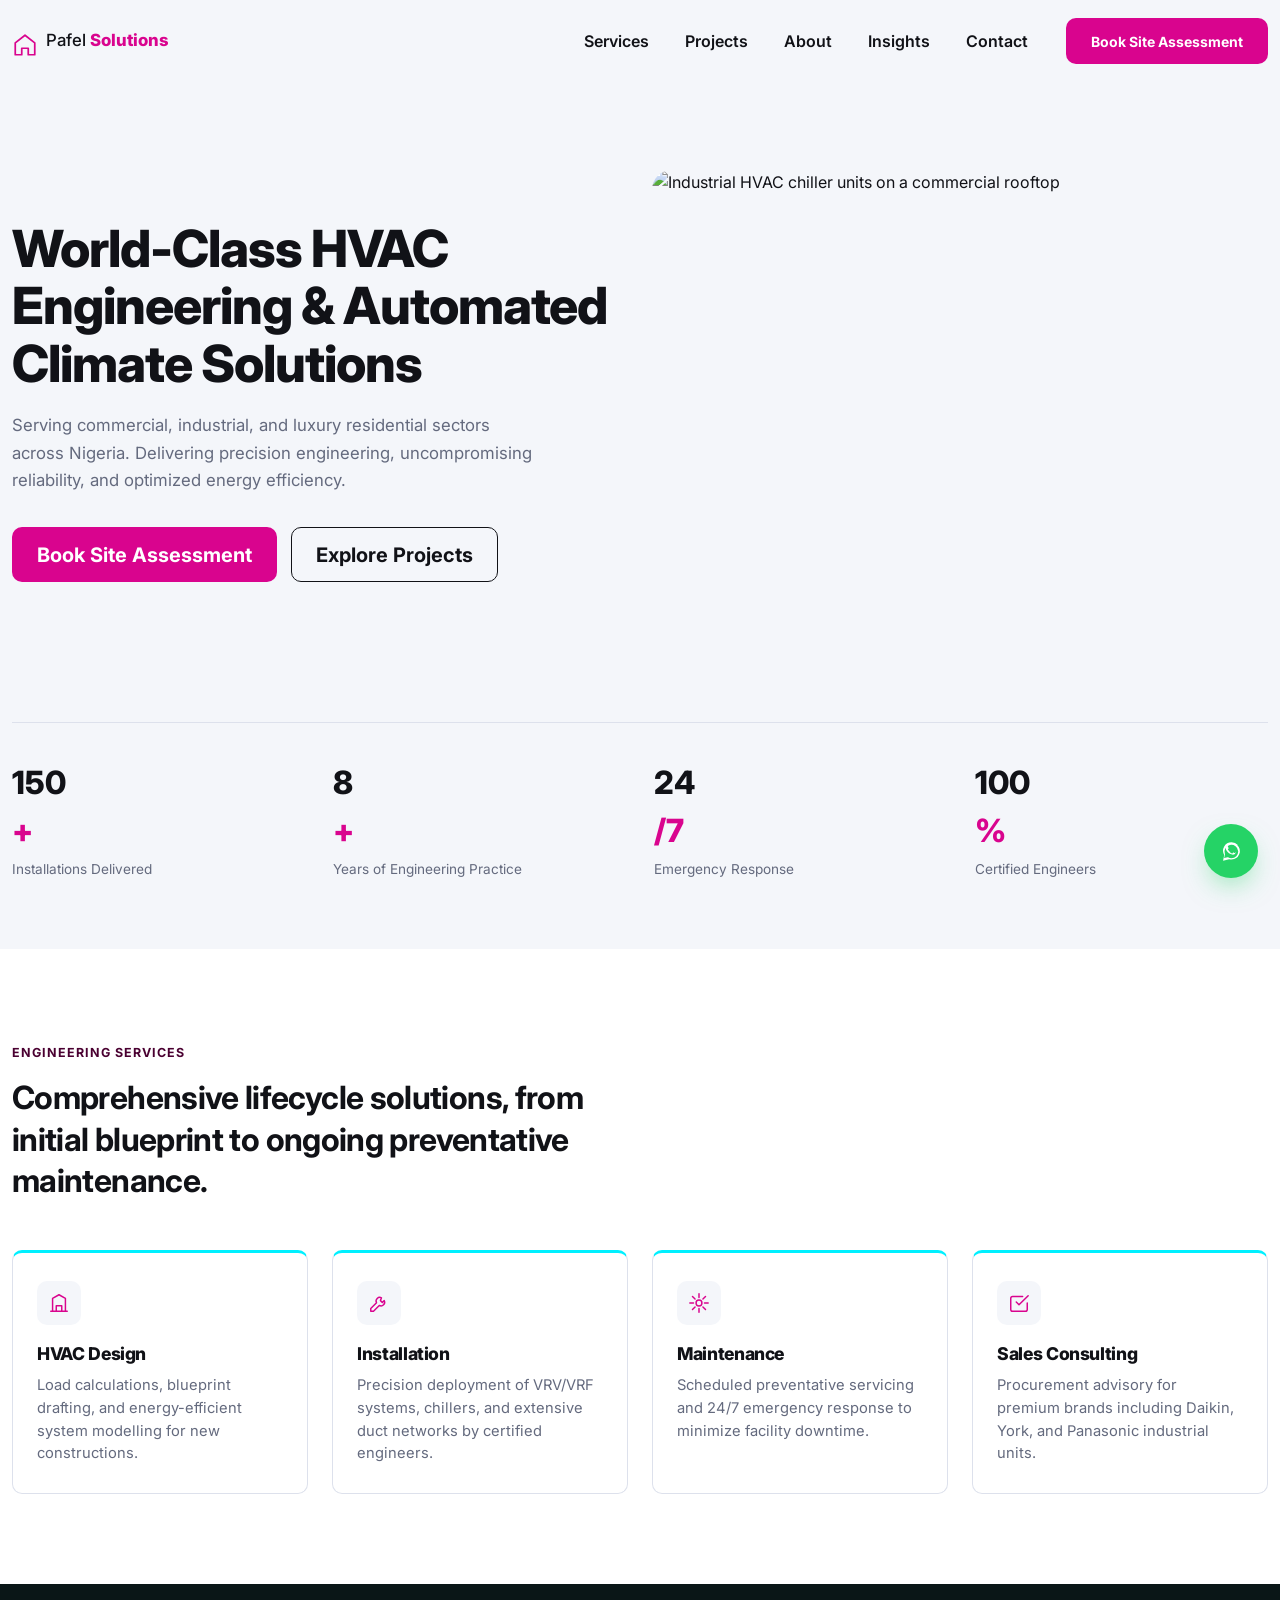
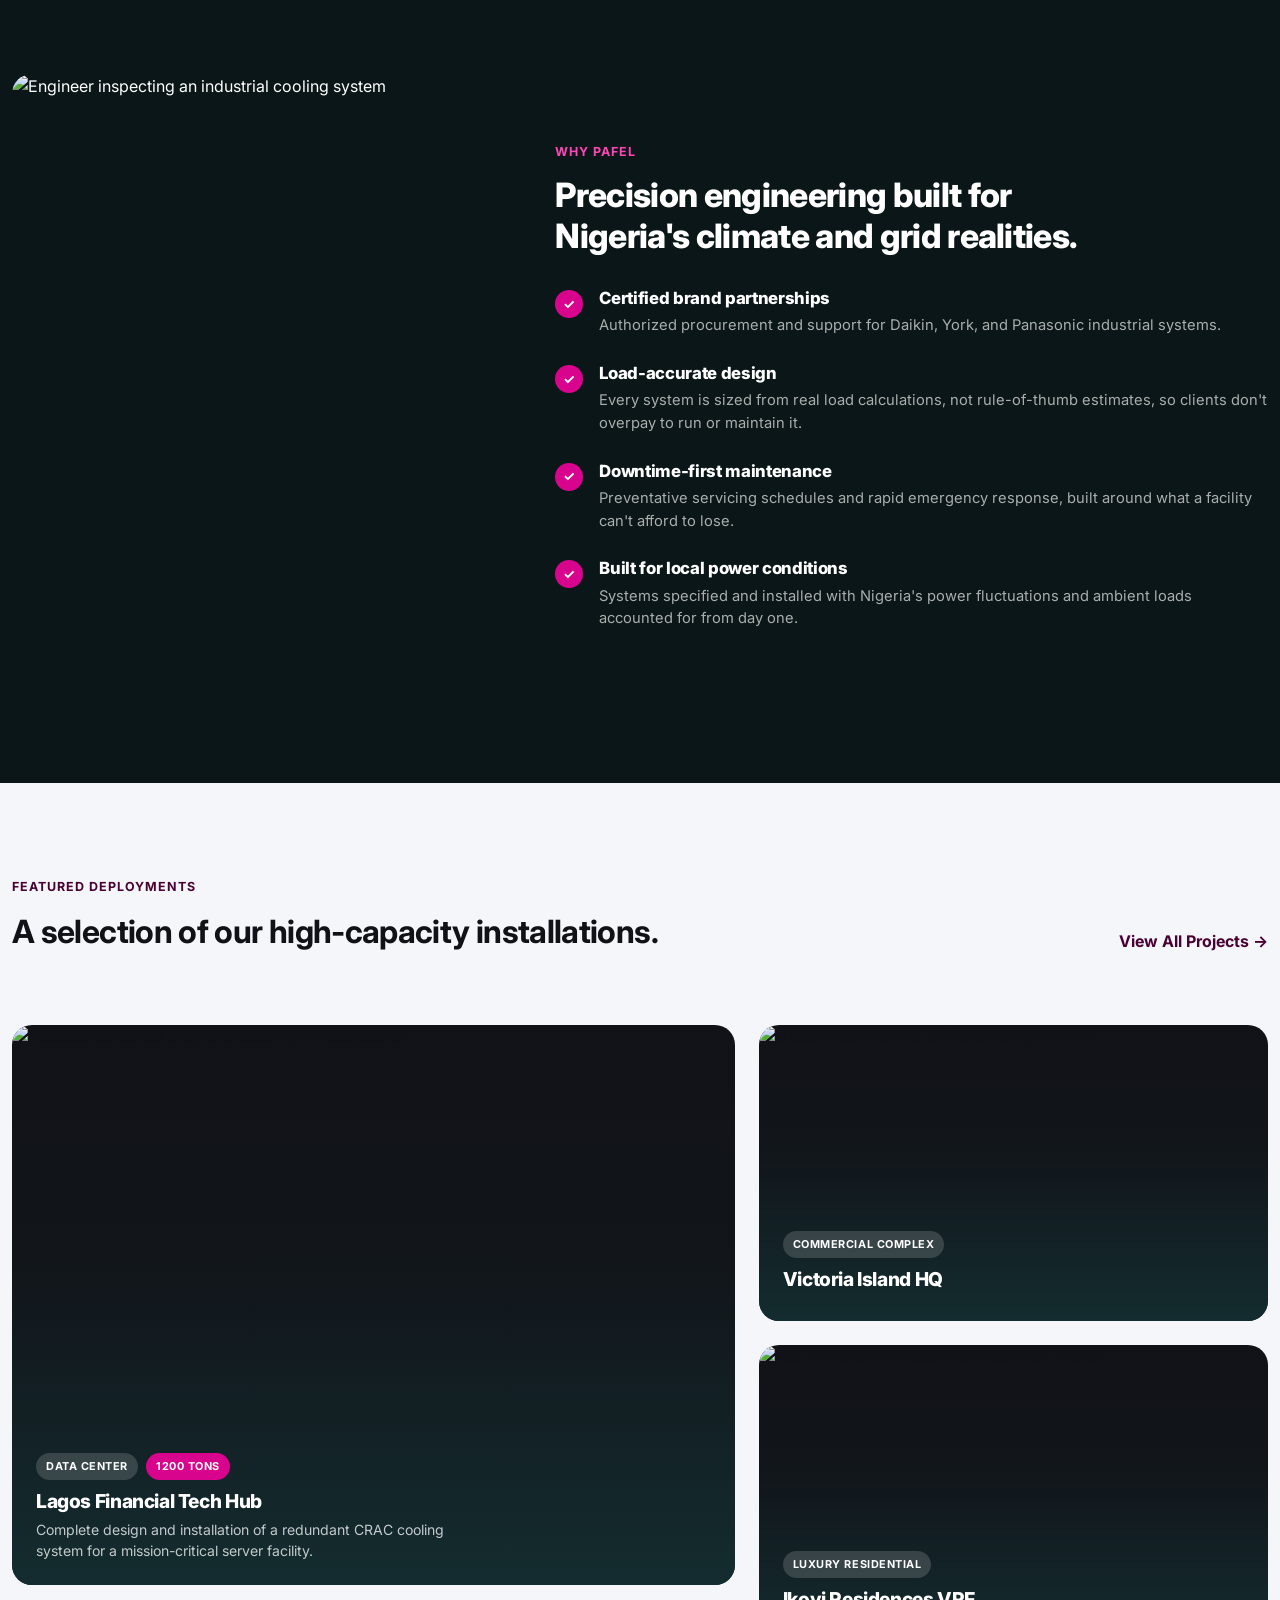
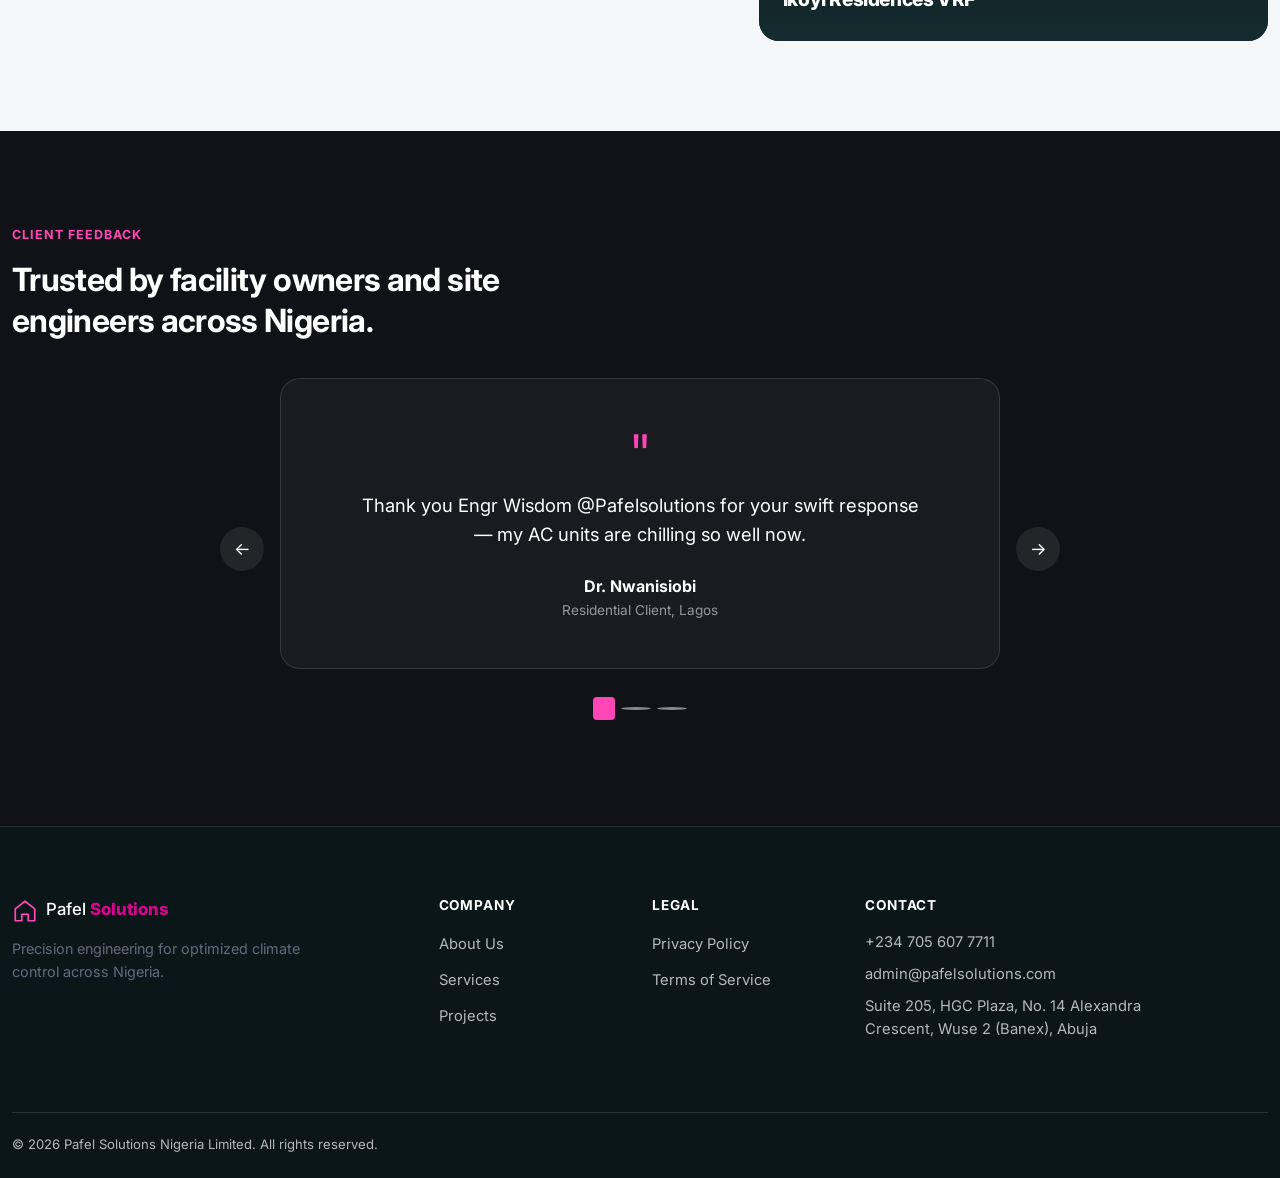
==== projects/index.html @ 19a27870 "redesign website" ====
<!DOCTYPE html>
<html lang="en">
<head>
<meta charset="UTF-8">
<meta name="viewport" content="width=device-width, initial-scale=1.0">
<title>Pafel Solutions — World-Class HVAC Engineering &amp; Climate Solutions</title>
<meta name="description" content="Serving commercial, industrial, and luxury residential sectors across Nigeria. Precision HVAC engineering, installation, and maintenance.">

<!-- Fonts -->
<link rel="preconnect" href="https://fonts.googleapis.com">
<link rel="preconnect" href="https://fonts.gstatic.com" crossorigin>
<link href="https://fonts.googleapis.com/css2?family=Manrope:wght@400;500;600;700;800&display=swap" rel="stylesheet">

<!-- Bootstrap 5 -->
<link href="https://cdn.jsdelivr.net/npm/bootstrap@5.3.3/dist/css/bootstrap.min.css" rel="stylesheet">

<!-- AOS -->
<link href="https://cdn.jsdelivr.net/npm/aos@2.3.4/dist/aos.css" rel="stylesheet">

<!-- Site styles -->
<link href="assets/css/style.css" rel="stylesheet">
</head>
<body>

<!-- Preloader -->
<div id="preloader">
  <svg id="preloader-mark" viewBox="0 0 60 60" fill="none" xmlns="http://www.w3.org/2000/svg">
    <path d="M30 6 L54 26 V54 H36 V36 H24 V54 H6 V26 Z" stroke="url(#preGrad)" stroke-width="3" stroke-linejoin="round" fill="none"/>
    <defs>
      <linearGradient id="preGrad" x1="6" y1="6" x2="54" y2="54" gradientUnits="userSpaceOnUse">
        <stop offset="0" stop-color="#710053"/>
        <stop offset="1" stop-color="#fd70c8"/>
      </linearGradient>
    </defs>
  </svg>
</div>

<!-- Navbar -->
<nav class="navbar navbar-expand-lg fixed-top" id="mainNav">
  <div class="container">
    <a class="navbar-brand" href="#top">
      <span class="brand-mark" aria-hidden="true">
        <svg viewBox="0 0 24 24" fill="none" xmlns="http://www.w3.org/2000/svg"><path d="M12 3 L21 10 V21 H15 V15 H9 V21 H3 V10 Z" stroke="currentColor" stroke-width="1.6" stroke-linejoin="round"/></svg>
      </span>
      <span class="brand-word">Pafel <strong>Solutions</strong></span>
    </a>
    <button class="navbar-toggler" type="button" data-bs-toggle="collapse" data-bs-target="#navMenu" aria-controls="navMenu" aria-expanded="false" aria-label="Toggle navigation">
      <span class="toggler-bar"></span>
      <span class="toggler-bar"></span>
      <span class="toggler-bar"></span>
    </button>
    <div class="collapse navbar-collapse" id="navMenu">
      <ul class="navbar-nav ms-auto align-items-lg-center gap-lg-2">
        <li class="nav-item dropdown">
          <a class="nav-link dropdown-toggle" href="#services" id="servicesDropdown" role="button" data-bs-toggle="dropdown" aria-expanded="false">Services</a>
          <ul class="dropdown-menu" aria-labelledby="servicesDropdown">
            <li><a class="dropdown-item" href="services/hvac-design.html">HVAC Design</a></li>
            <li><a class="dropdown-item" href="services/installation.html">Installation</a></li>
            <li><a class="dropdown-item" href="services/maintenance.html">Maintenance</a></li>
            <li><a class="dropdown-item" href="services/sales-consulting.html">Sales Consulting</a></li>
          </ul>
        </li>
        <li class="nav-item"><a class="nav-link" href="#projects">Projects</a></li>
        <li class="nav-item"><a class="nav-link" href="#about">About</a></li>
        <li class="nav-item"><a class="nav-link" href="#insights">Insights</a></li>
        <li class="nav-item"><a class="nav-link" href="contact.html">Contact</a></li>
        <li class="nav-item ms-lg-3">
          <button type="button" class="btn btn-magenta btn-sm" data-bs-toggle="modal" data-bs-target="#assessmentModal">Book Site Assessment</button>
        </li>
      </ul>
    </div>
  </div>
</nav>

<!-- Hero -->
<header class="hero" id="top">
  <div class="container">
    <div class="row align-items-center hero-grid">
      <div class="col-lg-6 hero-copy" data-aos="fade-up">
        <!-- <span class="eyebrow">HVAC Engineering · Nigeria</span> -->
        <h1>World-Class HVAC Engineering &amp; Automated Climate Solutions</h1>
        <p class="hero-sub">Serving commercial, industrial, and luxury residential sectors across Nigeria. Delivering precision engineering, uncompromising reliability, and optimized energy efficiency.</p>
        <div class="hero-actions">
          <button type="button" class="btn btn-magenta btn-lg" data-bs-toggle="modal" data-bs-target="#assessmentModal">Book Site Assessment</button>
          <a href="#projects" class="btn btn-outline-ink btn-lg">Explore Projects</a>
        </div>
      </div>
      <div class="col-lg-6 hero-media" data-aos="fade-left" data-aos-delay="150">
        <div class="hero-media-frame">
          <img src="https://images.unsplash.com/photo-1581092160607-ee22621dd758?q=80&w=1200&auto=format&fit=crop" alt="Industrial HVAC chiller units on a commercial rooftop">
        </div>
      </div>
    </div>

    <div class="stat-strip" data-aos="fade-up" data-aos-delay="250">
      <div class="stat-item">
        <span class="stat-num" data-count="150">0</span><span class="stat-suffix">+</span>
        <span class="stat-label">Installations Delivered</span>
      </div>
      <div class="stat-item">
        <span class="stat-num" data-count="8">0</span><span class="stat-suffix">+</span>
        <span class="stat-label">Years of Engineering Practice</span>
      </div>
      <div class="stat-item">
        <span class="stat-num" data-count="24">0</span><span class="stat-suffix">/7</span>
        <span class="stat-label">Emergency Response</span>
      </div>
      <div class="stat-item">
        <span class="stat-num" data-count="100">0</span><span class="stat-suffix">%</span>
        <span class="stat-label">Certified Engineers</span>
      </div>
    </div>
  </div>
</header>

<!-- Services -->
<section class="services" id="services">
  <div class="container">
    <div class="section-head" data-aos="fade-up">
      <span class="eyebrow">Engineering Services</span>
      <h2>Comprehensive lifecycle solutions, from initial blueprint to ongoing preventative maintenance.</h2>
    </div>

    <div class="row g-4 services-grid">
      <div class="col-md-6 col-lg-3" data-aos="fade-up" data-aos-delay="0">
        <div class="service-card">
          <span class="service-icon">
            <svg viewBox="0 0 24 24" fill="none"><path d="M3 21h18M5 21V7l7-4 7 4v14M9 21v-6h6v6" stroke="currentColor" stroke-width="1.6" stroke-linecap="round" stroke-linejoin="round"/></svg>
          </span>
          <h3>HVAC Design</h3>
          <p>Load calculations, blueprint drafting, and energy-efficient system modelling for new constructions.</p>
        </div>
      </div>
      <div class="col-md-6 col-lg-3" data-aos="fade-up" data-aos-delay="80">
        <div class="service-card">
          <span class="service-icon">
            <svg viewBox="0 0 24 24" fill="none"><path d="M14.7 6.3a4 4 0 0 0-5.4 5.4L3 18v3h3l6.3-6.3a4 4 0 0 0 5.4-5.4l-2.1 2.1-2-2z" stroke="currentColor" stroke-width="1.6" stroke-linecap="round" stroke-linejoin="round"/></svg>
          </span>
          <h3>Installation</h3>
          <p>Precision deployment of VRV/VRF systems, chillers, and extensive duct networks by certified engineers.</p>
        </div>
      </div>
      <div class="col-md-6 col-lg-3" data-aos="fade-up" data-aos-delay="160">
        <div class="service-card">
          <span class="service-icon">
            <svg viewBox="0 0 24 24" fill="none"><path d="M12 2v4M12 18v4M4.9 4.9l2.8 2.8M16.3 16.3l2.8 2.8M2 12h4M18 12h4M4.9 19.1l2.8-2.8M16.3 7.7l2.8-2.8" stroke="currentColor" stroke-width="1.6" stroke-linecap="round"/><circle cx="12" cy="12" r="3.2" stroke="currentColor" stroke-width="1.6"/></svg>
          </span>
          <h3>Maintenance</h3>
          <p>Scheduled preventative servicing and 24/7 emergency response to minimize facility downtime.</p>
        </div>
      </div>
      <div class="col-md-6 col-lg-3" data-aos="fade-up" data-aos-delay="240">
        <div class="service-card">
          <span class="service-icon">
            <svg viewBox="0 0 24 24" fill="none"><path d="M9 11l3 3L22 4M21 12v7a2 2 0 0 1-2 2H5a2 2 0 0 1-2-2V7a2 2 0 0 1 2-2h11" stroke="currentColor" stroke-width="1.6" stroke-linecap="round" stroke-linejoin="round"/></svg>
          </span>
          <h3>Sales Consulting</h3>
          <p>Procurement advisory for premium brands including Daikin, York, and Panasonic industrial units.</p>
        </div>
      </div>
    </div>
  </div>
</section>

<!-- Key Benefits -->
<section class="benefits" id="about">
  <div class="container">
    <div class="row align-items-center g-5">
      <div class="col-lg-5" data-aos="fade-right">
        <div class="benefits-media">
          <img src="https://images.unsplash.com/photo-1621905251189-08b45d6a269e?q=80&w=1000&auto=format&fit=crop" alt="Engineer inspecting an industrial cooling system">
        </div>
      </div>
      <div class="col-lg-7" data-aos="fade-left">
        <span class="eyebrow eyebrow-light">Why Pafel</span>
        <h2>Precision engineering built for Nigeria's climate and grid realities.</h2>
        <ul class="benefits-list">
          <li>
            <span class="check">✓</span>
            <div>
              <h4>Certified brand partnerships</h4>
              <p>Authorized procurement and support for Daikin, York, and Panasonic industrial systems.</p>
            </div>
          </li>
          <li>
            <span class="check">✓</span>
            <div>
              <h4>Load-accurate design</h4>
              <p>Every system is sized from real load calculations, not rule-of-thumb estimates, so clients don't overpay to run or maintain it.</p>
            </div>
          </li>
          <li>
            <span class="check">✓</span>
            <div>
              <h4>Downtime-first maintenance</h4>
              <p>Preventative servicing schedules and rapid emergency response, built around what a facility can't afford to lose.</p>
            </div>
          </li>
          <li>
            <span class="check">✓</span>
            <div>
              <h4>Built for local power conditions</h4>
              <p>Systems specified and installed with Nigeria's power fluctuations and ambient loads accounted for from day one.</p>
            </div>
          </li>
        </ul>
      </div>
    </div>
  </div>
</section>

<!-- Featured Deployments -->
<section class="deployments" id="projects">
  <div class="container">
    <div class="section-head split" data-aos="fade-up">
      <div>
        <span class="eyebrow">Featured Deployments</span>
        <h2>A selection of our high-capacity installations.</h2>
      </div>
      <a href="#" class="link-arrow">View All Projects →</a>
    </div>

    <div class="row g-4 deployment-grid">
      <div class="col-lg-7" data-aos="fade-up">
        <a class="project-card project-card-lg" href="#">
          <img src="https://images.unsplash.com/photo-1580584126903-c17d41830450?q=80&w=1400&auto=format&fit=crop" alt="Data center server aisle with cooling infrastructure">
          <div class="project-overlay">
            <div class="project-tags">
              <span class="tag">Data Center</span>
              <span class="tag tag-magenta">1200 Tons</span>
            </div>
            <h3>Lagos Financial Tech Hub</h3>
            <p>Complete design and installation of a redundant CRAC cooling system for a mission-critical server facility.</p>
          </div>
        </a>
      </div>
      <div class="col-lg-5">
        <div class="deployment-stack">
          <a class="project-card project-card-sm" href="#" data-aos="fade-up" data-aos-delay="80">
            <img src="https://images.unsplash.com/photo-1497366754035-f200968a6e72?q=80&w=1000&auto=format&fit=crop" alt="Modern commercial office building interior">
            <div class="project-overlay">
              <div class="project-tags"><span class="tag">Commercial Complex</span></div>
              <h3>Victoria Island HQ</h3>
            </div>
          </a>
          <a class="project-card project-card-sm" href="#" data-aos="fade-up" data-aos-delay="160">
            <img src="https://images.unsplash.com/photo-1613977257363-707ba9348227?q=80&w=1000&auto=format&fit=crop" alt="Luxury residential apartment exterior at dusk">
            <div class="project-overlay">
              <div class="project-tags"><span class="tag">Luxury Residential</span></div>
              <h3>Ikoyi Residences VRF</h3>
            </div>
          </a>
        </div>
      </div>
    </div>
  </div>
</section>

<!-- Testimonials -->
<section class="testimonials" data-aos="fade-up">
  <div class="container">
    <div class="section-head" style="margin-bottom:36px;">
      <span class="eyebrow eyebrow-light">Client Feedback</span>
      <h2 class="text-white-heading">Trusted by facility owners and site engineers across Nigeria.</h2>
    </div>

    <div id="testimonialCarousel" class="carousel slide testimonial-carousel" data-bs-ride="carousel" data-bs-interval="6000">
      <div class="carousel-inner">
        <div class="carousel-item active">
          <div class="testimonial-card">
            <span class="quote-mark">"</span>
            <p class="testimonial-text">Thank you Engr Wisdom @Pafelsolutions for your swift response — my AC units are chilling so well now.</p>
            <div class="testimonial-author">
              <span class="author-name">Dr. Nwanisiobi</span>
              <span class="author-role">Residential Client, Lagos</span>
            </div>
          </div>
        </div>
        <div class="carousel-item">
          <div class="testimonial-card">
            <span class="quote-mark">"</span>
            <p class="testimonial-text">Pafel sized our data hall cooling correctly the first time. No overengineering, no downtime since commissioning.</p>
            <div class="testimonial-author">
              <span class="author-name">Facility Manager</span>
              <span class="author-role">Lagos Financial Tech Hub</span>
            </div>
          </div>
        </div>
        <div class="carousel-item">
          <div class="testimonial-card">
            <span class="quote-mark">"</span>
            <p class="testimonial-text">Responsive, certified, and easy to work with on a tight commercial fit-out timeline. Would use again.</p>
            <div class="testimonial-author">
              <span class="author-name">Project Developer</span>
              <span class="author-role">Victoria Island HQ</span>
            </div>
          </div>
        </div>
      </div>
      <button class="carousel-control-prev" type="button" data-bs-target="#testimonialCarousel" data-bs-slide="prev">
        <span class="carousel-arrow" aria-hidden="true">←</span>
        <span class="visually-hidden">Previous</span>
      </button>
      <button class="carousel-control-next" type="button" data-bs-target="#testimonialCarousel" data-bs-slide="next">
        <span class="carousel-arrow" aria-hidden="true">→</span>
        <span class="visually-hidden">Next</span>
      </button>
      <div class="carousel-indicators testimonial-indicators">
        <button type="button" data-bs-target="#testimonialCarousel" data-bs-slide-to="0" class="active" aria-current="true" aria-label="Testimonial 1"></button>
        <button type="button" data-bs-target="#testimonialCarousel" data-bs-slide-to="1" aria-label="Testimonial 2"></button>
        <button type="button" data-bs-target="#testimonialCarousel" data-bs-slide-to="2" aria-label="Testimonial 3"></button>
      </div>
    </div>
  </div>
</section>

<!-- Footer -->
<footer id="contact">
  <div class="container">
    <div class="row g-4 footer-grid">
      <div class="col-lg-4">
        <a class="navbar-brand footer-brand" href="#top">
          <span class="brand-mark" aria-hidden="true">
            <svg viewBox="0 0 24 24" fill="none" xmlns="http://www.w3.org/2000/svg"><path d="M12 3 L21 10 V21 H15 V15 H9 V21 H3 V10 Z" stroke="currentColor" stroke-width="1.6" stroke-linejoin="round"/></svg>
          </span>
          <span class="brand-word">Pafel <strong>Solutions</strong></span>
        </a>
        <p class="footer-tag">Precision engineering for optimized climate control across Nigeria.</p>
      </div>
      <div class="col-6 col-lg-2">
        <h5>Company</h5>
        <ul>
          <li><a href="#about">About Us</a></li>
          <li><a href="#services">Services</a></li>
          <li><a href="#projects">Projects</a></li>
          <!-- <li><a href="contact.html">Contact</a></li> -->
        </ul>
      </div>
      <div class="col-6 col-lg-2">
        <h5>Legal</h5>
        <ul>
          <li><a href="#">Privacy Policy</a></li>
          <li><a href="#">Terms of Service</a></li>
        </ul>
      </div>
      <div class="col-lg-4">
        <h5>Contact</h5>
        <ul class="footer-contact">
          <li><a href="tel:+2347056077711">+234 705 607 7711</a></li>
          <li><a href="mailto:admin@pafelsolutions.com">admin@pafelsolutions.com</a></li>
          <li><span>Suite 205, HGC Plaza, No. 14 Alexandra Crescent, Wuse 2 (Banex), Abuja</span></li>
        </ul>
        <!-- <a href="contact.html" class="link-arrow footer-contact-link">Full Contact Details →</a> -->
      </div>
    </div>
    <div class="footer-bottom">
      <span>© 2026 Pafel Solutions Nigeria Limited. All rights reserved.</span>
    </div>
  </div>
</footer>

<!-- Book Site Assessment Modal -->
<div class="modal fade assessment-modal" id="assessmentModal" tabindex="-1" aria-labelledby="assessmentModalLabel" aria-hidden="true">
  <div class="modal-dialog modal-dialog-centered modal-lg">
    <div class="modal-content">
      <div class="modal-header">
        <div>
          <h2 class="modal-title" id="assessmentModalLabel">Book a Site Assessment</h2>
          <p class="modal-subtitle">Pick a date and share your project details — our engineering team will confirm within one business day.</p>
        </div>
        <button type="button" class="btn-close" data-bs-dismiss="modal" aria-label="Close"></button>
      </div>
      <div class="modal-body">
        <div class="row g-4">
          <!-- Calendar & time -->
          <div class="col-lg-5">
            <div class="booking-panel">
              <span class="step-label"><span class="step-num">1</span>Select date &amp; time</span>

              <div class="cal-header">
                <button type="button" class="cal-nav" id="calPrev" aria-label="Previous month">←</button>
                <span id="calMonthLabel" class="cal-month"></span>
                <button type="button" class="cal-nav" id="calNext" aria-label="Next month">→</button>
              </div>
              <div class="cal-weekdays">
                <span>Su</span><span>Mo</span><span>Tu</span><span>We</span><span>Th</span><span>Fr</span><span>Sa</span>
              </div>
              <div class="cal-grid" id="calGrid"></div>

              <div class="time-section">
                <span class="time-label">Available times</span>
                <div class="time-grid" id="timeGrid"></div>
                <p class="time-empty" id="timeEmpty">Select a date to see available times.</p>
              </div>
            </div>
          </div>

          <!-- Form -->
          <div class="col-lg-7">
            <span class="step-label"><span class="step-num">2</span>Project details</span>
            <form id="assessmentForm" class="booking-form" novalidate>
              <div class="row g-3">
                <div class="col-sm-6">
                  <label class="form-label" for="bkName">Full name *</label>
                  <input type="text" class="form-control" id="bkName" required placeholder="John Doe">
                </div>
                <div class="col-sm-6">
                  <label class="form-label" for="bkPhone">Phone number *</label>
                  <input type="tel" class="form-control" id="bkPhone" required placeholder="+234...">
                </div>
                <div class="col-sm-6">
                  <label class="form-label" for="bkProject">Project type</label>
                  <select class="form-select" id="bkProject">
                    <option>Commercial Building</option>
                    <option>Premium Residential</option>
                    <option>Industrial / Server Facility</option>
                  </select>
                </div>
                <div class="col-sm-6">
                  <label class="form-label" for="bkSystem">Preferred system</label>
                  <select class="form-select" id="bkSystem">
                    <option>I'm not sure / need advice</option>
                    <option>VRV / VRF Systems</option>
                    <option>Ceiling Concealed / Ducted</option>
                    <option>Ceiling Cassette</option>
                    <option>High Wall Split</option>
                  </select>
                </div>
                <div class="col-12">
                  <label class="form-label" for="bkScope">Scope / description</label>
                  <textarea class="form-control" id="bkScope" rows="3" placeholder="Briefly describe your cooling needs..."></textarea>
                </div>
              </div>

              <p class="selected-summary" id="selectedSummary">No date selected yet.</p>

              <button type="submit" class="btn btn-magenta btn-lg w-100" id="bkSubmit">Confirm Appointment</button>
              <p class="booking-note">No commitment for the initial assessment.</p>
            </form>
          </div>
        </div>
      </div>
    </div>
  </div>
</div>

<!-- Floating WhatsApp button -->
<a href="https://wa.me/2340000000000?text=Hi%20Pafel%20Solutions%2C%20I%27d%20like%20to%20ask%20about%20your%20HVAC%20services."
   class="whatsapp-float" target="_blank" rel="noopener" aria-label="Chat with Pafel Solutions on WhatsApp">
  <svg viewBox="0 0 32 32" fill="none" xmlns="http://www.w3.org/2000/svg">
    <path d="M23.5 8.4A9.9 9.9 0 0 0 16 5.1a9.9 9.9 0 0 0-8.6 14.9L6 27l7.2-1.9a9.9 9.9 0 0 0 2.8.4 9.9 9.9 0 0 0 7-16.9v-.2zM16 24a8.2 8.2 0 0 1-4.2-1.1l-.3-.2-4.3 1.1 1.2-4.2-.2-.3A8.2 8.2 0 1 1 24 15.8 8.2 8.2 0 0 1 16 24z" fill="currentColor"/>
    <path d="M20.4 18.1c-.3-.1-1.6-.8-1.8-.9-.2-.1-.4-.1-.6.1s-.7.9-.9 1c-.2.2-.3.2-.6.1a6.7 6.7 0 0 1-3.4-3 7.7 7.7 0 0 1-1.4-1.7c-.1-.2 0-.4.1-.5l.4-.5.3-.4a.6.6 0 0 0 0-.5c-.1-.1-.6-1.5-.8-2s-.4-.4-.6-.4h-.5a1 1 0 0 0-.7.3 3 3 0 0 0-.9 2.2c0 1.3.9 2.6 1.1 2.8.1.2 2 3.1 4.9 4.3a16 16 0 0 0 1.7.6 4 4 0 0 0 1.8.1 3 3 0 0 0 2-1.4 2.4 2.4 0 0 0 .2-1.4c-.1-.1-.3-.2-.6-.3z" fill="currentColor"/>
  </svg>
  <span class="whatsapp-tooltip">Chat on WhatsApp</span>
</a>

<script src="https://cdn.jsdelivr.net/npm/bootstrap@5.3.3/dist/js/bootstrap.bundle.min.js"></script>
<script src="https://cdn.jsdelivr.net/npm/aos@2.3.4/dist/aos.js"></script>
<script src="https://cdnjs.cloudflare.com/ajax/libs/gsap/3.12.5/gsap.min.js"></script>
<script src="assets/js/main.js"></script>
</body>
</html>
---- projects/assets/css/style.css ----
@import url('https://fonts.googleapis.com/css2?family=Inter:wght@400;600;700;800;900&display=swap');

/* ============================
   Tokens
   ============================ */
:root {
  /* High-Contrast Structural Layer */
  --teal-900: #0A1617;        /* Deeper, richer baseline ink */
  --ink: #111217;             /* True high-contrast rich black */
  --gray-500: #646A7E;        /* Crisp text gray */
  --gray-200: #DDE1EC;        /* Hard structural dividing lines */
  --cream: #00F0FF;           /* REPLACED with Electric Cyan (HVAC Airflow/Cooling) */
  --off-white: #F4F6FA;       /* Clinical, high-visibility gray-white */
  --white: #FFFFFF;

  /* Pafel High-Resolution Accent Layer */
  --magenta: #D9048E;        /* Pushed up saturation (Thermal/Heat) */
  --magenta-bright: #FF46B6; /* Pure neon emissive accent */
  --magenta-deep: #4A0031;   /* High-shadow grounding color */
  --rose-muted: #111217;     /* Hardened to baseline elements */
  --pink-soft: #FFE6F4;      /* High-contrast highlight container fill */
  --cyan-electric: #00F0FF;  /* Secondary hyper-vibrant token */

  /* Geometric Layout Typography */
  --font-display: 'Inter', 'Helvetica Neue', Arial, sans-serif;
  --font-body: 'Inter', 'Helvetica Neue', Arial, sans-serif;

  --radius: 10px;
  --radius-lg: 20px;
  --container-pad: 20px;

  --ease: cubic-bezier(.25,.8,.25,1);
}

*{box-sizing:border-box;}
html{scroll-behavior:smooth;}
body{
  font-family: var(--font-body);
  color: var(--ink);
  background: var(--off-white);
  -webkit-font-smoothing: antialiased;
  overflow-x: hidden;
}

@media (prefers-reduced-motion: reduce){
  html{scroll-behavior:auto;}
  *{animation-duration:0.001ms !important; animation-iteration-count:1 !important; transition-duration:0.001ms !important;}
}

a{ text-decoration:none; color: inherit; }
img{ max-width:100%; display:block; }
h1,h2,h3,h4{ font-family: var(--font-display); font-weight:800; letter-spacing:-0.02em; color: var(--ink); margin:0; }
p{ color: var(--gray-500); margin:0; }
:focus-visible{ outline: 2px solid var(--magenta); outline-offset: 3px; }

.container{ max-width: 1280px; }

.eyebrow{
  display:inline-block;
  font-size: 0.78rem;
  font-weight:700;
  letter-spacing: 0.08em;
  text-transform: uppercase;
  color: var(--magenta-deep);
  margin-bottom: 14px;
}
.eyebrow-light{ color: var(--magenta-bright); }

.btn{
  font-family: var(--font-body);
  font-weight:700;
  border-radius: var(--radius);
  padding: 0.72rem 1.5rem;
  border: 1px solid transparent;
  transition: transform .25s var(--ease), box-shadow .25s var(--ease), background .25s var(--ease), color .25s var(--ease);
}
.btn-magenta{
  background: var(--magenta);
  color: var(--white);
}
.btn-magenta:hover{
  background: var(--magenta-deep);
  color: var(--white);
  transform: translateY(-2px);
  box-shadow: 0 12px 24px -12px rgba(167,39,127,0.55);
}
.btn-outline-ink{
  background: transparent;
  border-color: var(--ink);
  color: var(--ink);
}
.btn-outline-ink:hover{
  background: var(--ink);
  color: var(--white);
  transform: translateY(-2px);
}

/* ============================
   Preloader
   ============================ */
#preloader{
  position: fixed; inset:0; z-index: 2000;
  background: var(--off-white);
  display:flex; align-items:center; justify-content:center;
  transition: opacity .5s var(--ease), visibility .5s var(--ease);
}
#preloader.hidden{ opacity:0; visibility:hidden; pointer-events:none; }
#preloader-mark{ width:64px; height:64px; }
#preloader-mark path{
  stroke-dasharray: 220;
  stroke-dashoffset: 220;
  animation: draw 1.1s var(--ease) forwards;
}
@keyframes draw{ to{ stroke-dashoffset:0; } }

/* ============================
   Navbar
   ============================ */
#mainNav{
  padding: 18px 0;
  background: transparent;
  transition: background .3s var(--ease), padding .3s var(--ease), box-shadow .3s var(--ease);
  z-index: 1050;
}
#mainNav.scrolled{
  background: rgba(249,249,249,0.92);
  backdrop-filter: blur(10px);
  padding: 10px 0;
  box-shadow: 0 1px 0 var(--gray-200);
}
.navbar-brand{ display:flex; align-items:center; gap:8px; }
.brand-mark{ color: var(--magenta); width:26px; height:26px; }
.brand-mark svg{ width:100%; height:100%; }
.brand-word{ font-family: var(--font-display); font-weight:500; font-size:1.05rem; color: var(--ink); }
.brand-word strong{ font-weight:800; color: var(--magenta); }

.nav-link{
  font-weight:600;
  color: var(--ink);
  padding: 8px 4px !important;
  margin: 0 10px;
  position: relative;
}
.nav-link::after{
  content:"";
  position:absolute; left:4px; right:4px; bottom:2px; height:2px;
  background: var(--magenta);
  transform: scaleX(0); transform-origin:left;
  transition: transform .25s var(--ease);
}
.nav-link:hover::after{ transform: scaleX(1); }

.navbar-toggler{ border:none; padding:6px; }
.navbar-toggler:focus{ box-shadow:none; }
.toggler-bar{ display:block; width:22px; height:2px; background:var(--ink); margin:5px 0; }

/* ============================
   Hero
   ============================ */
.hero{
  padding: 150px 0 60px;
}
.hero-copy{ padding-right: 20px; }
.hero-sub{
  font-size: 1.05rem;
  line-height: 1.65;
  margin: 20px 0 32px;
  max-width: 520px;
}
.hero h1{
  font-size: clamp(2.1rem, 4.4vw, 3.2rem);
  line-height: 1.12;
}
.hero-actions{ display:flex; gap:14px; flex-wrap:wrap; }

.hero-media-frame{
  border-radius: var(--radius-lg);
  overflow:hidden;
  aspect-ratio: 4/3;
}
.hero-media-frame img{
  width:100%; height:100%; object-fit:cover;
  transition: transform .8s var(--ease);
}
.hero-media-frame:hover img{ transform: scale(1.05); }

.stat-strip{
  margin-top: 70px;
  padding-top: 36px;
  border-top: 1px solid var(--gray-200);
  display:grid;
  grid-template-columns: repeat(2, 1fr);
  gap: 28px;
}
.stat-item{ display:flex; flex-direction:column; }
.stat-num, .stat-suffix{
  font-family: var(--font-display);
  font-weight:800;
  font-size: 2rem;
  color: var(--ink);
  display:inline-block;
}
.stat-suffix{ color: var(--magenta); }
.stat-label{
  font-size: 0.85rem;
  color: var(--gray-500);
  margin-top: 4px;
}

/* ============================
   Services
   ============================ */
.services{ padding: 90px 0; background: var(--white); }
.section-head{ max-width: 640px; margin-bottom: 48px; }
.section-head h2{
  font-size: clamp(1.5rem, 3vw, 2rem);
  line-height: 1.3;
  font-weight:700;
}
.section-head.split{
  display:flex; align-items:flex-end; justify-content:space-between;
  max-width:none; flex-wrap:wrap; gap:16px;
}
.link-arrow{
  font-weight:700; color: var(--magenta-deep);
  transition: gap .25s var(--ease), color .25s;
  display:inline-flex; align-items:center; gap:6px;
}
.link-arrow:hover{ color: var(--magenta); gap:10px; }

.service-card{
  background: var(--white);
  border: 1px solid var(--gray-200);
  border-top: 3px solid var(--cream);
  border-radius: var(--radius);
  padding: 28px 24px;
  height: 100%;
  transition: transform .3s var(--ease), box-shadow .3s var(--ease), border-color .3s var(--ease);
}
.service-card:hover{
  transform: translateY(-6px);
  border-color: var(--magenta);
  box-shadow: 0 20px 40px -24px rgba(20,47,50,0.25);
}
.service-icon{
  width: 44px; height:44px;
  display:flex; align-items:center; justify-content:center;
  border-radius: 10px;
  background: var(--off-white);
  color: var(--magenta);
  margin-bottom: 18px;
}
.service-icon svg{ width:22px; height:22px; }
.service-card h3{ font-size: 1.1rem; margin-bottom:10px; }
.service-card p{ font-size: 0.92rem; line-height:1.55; }

/* ============================
   Benefits
   ============================ */
.benefits{
  background: var(--teal-900);
  padding: 90px 0;
  color: var(--white);
}
.benefits h2{
  color: var(--white);
  font-size: clamp(1.5rem, 3vw, 2.1rem);
  margin-bottom: 32px;
  max-width: 560px;
}
.benefits-media{
  border-radius: var(--radius-lg);
  overflow:hidden;
  aspect-ratio: 4/5;
}
.benefits-media img{ width:100%; height:100%; object-fit:cover; }

.benefits-list{ list-style:none; margin:0; padding:0; display:flex; flex-direction:column; gap:26px; }
.benefits-list li{ display:flex; gap:16px; }
.check{
  flex-shrink:0;
  width:28px; height:28px;
  border-radius:50%;
  background: var(--magenta);
  color: var(--white);
  display:flex; align-items:center; justify-content:center;
  font-size:0.85rem; font-weight:700;
  margin-top:2px;
}
.benefits-list h4{ color: var(--white); font-size:1.05rem; margin-bottom:6px; }
.benefits-list p{ color: rgba(255,255,255,0.65); font-size:0.92rem; line-height:1.55; }

/* ============================
   Deployments
   ============================ */
.deployments{ padding: 90px 0; }
.deployment-grid{ margin-top: 0; }
.project-card{
  position:relative;
  display:block;
  border-radius: var(--radius-lg);
  overflow:hidden;
  background: var(--ink);
}
.project-card img{
  width:100%; height:100%; object-fit:cover;
  transition: transform .7s var(--ease);
}
.project-card:hover img{ transform: scale(1.08); }
.project-card-lg{ aspect-ratio: 4/3.1; }
.deployment-stack{ display:flex; flex-direction:column; gap:24px; height:100%; }
.project-card-sm{ aspect-ratio: 16/9.3; flex:1; }

.project-overlay{
  position:absolute; inset:0;
  background: linear-gradient(0deg, rgba(20,47,50,0.9) 0%, rgba(20,47,50,0.15) 55%, rgba(20,47,50,0) 100%);
  display:flex; flex-direction:column; justify-content:flex-end;
  padding: 24px;
}
.project-tags{ display:flex; gap:8px; margin-bottom:10px; }
.tag{
  font-size: 0.68rem; font-weight:700; text-transform:uppercase; letter-spacing:0.05em;
  padding: 5px 10px; border-radius: 999px;
  background: rgba(255,255,255,0.16); color: var(--white);
  backdrop-filter: blur(4px);
}
.tag-magenta{ background: var(--magenta); }
.project-overlay h3{ color: var(--white); font-size:1.2rem; margin-bottom:6px; }
.project-overlay p{ color: rgba(255,255,255,0.75); font-size:0.88rem; max-width:420px; }

/* ============================
   Footer
   ============================ */
footer{
  background: var(--teal-900);
  color: rgba(255,255,255,0.7);
  padding: 70px 0 24px;
  border-top: 1px solid rgba(255,255,255,0.1);
}
.footer-brand .brand-word{ color: var(--white); }
.footer-brand .brand-mark{ color: var(--magenta-bright); }
.footer-tag{ margin-top:14px; font-size:0.9rem; line-height:1.6; max-width: 320px; }
footer h5{
  font-family: var(--font-display); font-weight:700; font-size:0.85rem;
  text-transform:uppercase; letter-spacing:0.06em;
  color: var(--white); margin-bottom:18px;
}
footer ul{ list-style:none; padding:0; margin:0; display:flex; flex-direction:column; gap:12px; }
footer ul a{ font-size:0.92rem; transition: color .2s; }
footer ul a:hover{ color: var(--magenta-bright); }

.footer-contact{ list-style:none; padding:0; margin:0 0 16px; display:flex; flex-direction:column; gap:10px; max-width:320px; }
.footer-contact li{ font-size:0.92rem; line-height:1.5; }
.footer-contact a{ transition: color .2s; }
.footer-contact a:hover{ color: var(--magenta-bright); }
.footer-contact-link{ font-size: 0.88rem; }

.footer-bottom{
  margin-top: 56px;
  padding-top: 22px;
  border-top: 1px solid rgba(255,255,255,0.12);
  font-size: 0.82rem;
}

/* ============================
   Nav dropdown (Services)
   ============================ */
.dropdown-menu{
  border: 1px solid var(--gray-200);
  border-radius: var(--radius);
  box-shadow: 0 20px 40px -24px rgba(20,47,50,0.3);
  padding: 8px;
  margin-top: 10px;
  font-family: var(--font-body);
}
.dropdown-item{
  border-radius: 8px;
  padding: 10px 14px;
  font-weight: 600;
  font-size: 0.92rem;
  color: var(--ink);
  transition: background .2s, color .2s;
}
.dropdown-item:hover, .dropdown-item:focus{
  background: var(--off-white);
  color: var(--magenta);
}
.dropdown-toggle::after{ vertical-align: 2px; }

/* ============================
   Testimonials
   ============================ */
.testimonials{
  background: var(--ink);
  padding: 90px 0;
}
.text-white-heading{
  color: var(--white);
  font-size: clamp(1.5rem, 3vw, 2rem);
  max-width: 620px;
}
.testimonial-carousel{ max-width: 720px; margin: 0 auto; }
.testimonial-card{
  background: rgba(255,255,255,0.04);
  border: 1px solid rgba(255,255,255,0.12);
  border-radius: var(--radius-lg);
  padding: 48px 40px;
  text-align: center;
}
.quote-mark{
  display:block;
  font-family: var(--font-display);
  font-size: 3.5rem;
  line-height: 1;
  color: var(--magenta-bright);
  margin-bottom: 8px;
}
.testimonial-text{
  color: var(--white);
  font-size: 1.15rem;
  line-height: 1.6;
  max-width: 560px;
  margin: 0 auto 24px;
}
.testimonial-author{ display:flex; flex-direction:column; gap: 2px; }
.author-name{ font-weight: 700; color: var(--white); font-family: var(--font-display); }
.author-role{ font-size: 0.85rem; color: rgba(255,255,255,0.55); }

.carousel-control-prev, .carousel-control-next{
  width: 44px; height: 44px;
  top: 50%; transform: translateY(-50%);
  border-radius: 50%;
  background: rgba(255,255,255,0.08);
  opacity: 1;
}
.carousel-control-prev{ left: -8px; }
.carousel-control-next{ right: -8px; }
@media (min-width: 992px){
  .carousel-control-prev{ left: -60px; }
  .carousel-control-next{ right: -60px; }
}
.carousel-control-prev:hover, .carousel-control-next:hover{ background: var(--magenta); }
.carousel-arrow{ color: var(--white); font-size: 1.1rem; }

.testimonial-indicators{ position: static; margin-top: 28px; }
.testimonial-indicators button{
  width: 8px; height: 8px; border-radius: 50%;
  background: rgba(255,255,255,0.3);
  border: none; opacity: 1;
}
.testimonial-indicators button.active{ background: var(--magenta-bright); width: 22px; border-radius: 4px; }

/* ============================
   Booking modal
   ============================ */
.assessment-modal .modal-content{
  border-radius: var(--radius-lg);
  border: none;
  font-family: var(--font-body);
}
.assessment-modal .modal-header{
  border-bottom: 1px solid var(--gray-200);
  padding: 24px 28px;
  align-items: flex-start;
}
.modal-title{
  font-family: var(--font-display);
  font-weight: 800;
  font-size: 1.35rem;
  color: var(--ink);
}
.modal-subtitle{ color: var(--gray-500); font-size: 0.9rem; margin: 6px 0 0; max-width: 440px; }
.assessment-modal .modal-body{ padding: 24px 28px 28px; }

.step-label{
  display:flex; align-items:center; gap:10px;
  font-weight: 700; font-size: 0.85rem;
  text-transform: uppercase; letter-spacing: 0.04em;
  color: var(--ink);
  margin-bottom: 16px;
}
.step-num{
  width: 24px; height: 24px; border-radius: 50%;
  background: var(--magenta); color: var(--white);
  display:flex; align-items:center; justify-content:center;
  font-size: 0.75rem;
}

.booking-panel{
  background: var(--off-white);
  border: 1px solid var(--gray-200);
  border-radius: var(--radius);
  padding: 20px;
}
.cal-header{
  display:flex; align-items:center; justify-content:space-between;
  margin-bottom: 12px;
}
.cal-month{ font-weight: 700; font-size: 0.92rem; }
.cal-nav{
  border: 1px solid var(--gray-200); background: var(--white);
  width: 30px; height: 30px; border-radius: 8px;
  font-size: 0.85rem; color: var(--ink);
  transition: background .2s, opacity .2s;
}
.cal-nav:hover:not(:disabled){ background: var(--gray-200); }
.cal-nav:disabled{ opacity: 0.3; cursor: not-allowed; }

.cal-weekdays{
  display:grid; grid-template-columns: repeat(7,1fr);
  text-align:center; font-size: 0.72rem; font-weight:700;
  color: var(--gray-500); margin-bottom: 4px;
}
.cal-grid{
  display:grid; grid-template-columns: repeat(7,1fr);
  gap: 2px;
}
.cal-day{
  aspect-ratio: 1;
  display:flex; align-items:center; justify-content:center;
  font-size: 0.82rem; border-radius: 6px;
  background: transparent; border: none;
  color: var(--ink);
  transition: background .15s, color .15s;
}
.cal-day.is-muted{ color: var(--gray-500); opacity: 0.45; }
.cal-day:disabled{ opacity: 0.25; cursor: not-allowed; }
.cal-day:hover:not(:disabled):not(.is-selected){ background: var(--gray-200); }
.cal-day.is-today{ box-shadow: inset 0 0 0 1px var(--magenta); }
.cal-day.is-selected{ background: var(--magenta); color: var(--white); font-weight:700; }

.time-section{ margin-top: 18px; padding-top: 16px; border-top: 1px solid var(--gray-200); }
.time-label{ font-size: 0.75rem; font-weight:700; text-transform:uppercase; letter-spacing:0.04em; color: var(--gray-500); }
.time-grid{ display:grid; grid-template-columns: repeat(2,1fr); gap: 8px; margin-top: 10px; }
.time-slot-btn{
  border: 1px solid var(--gray-200); background: var(--white);
  border-radius: 8px; padding: 9px 0;
  font-weight: 600; font-size: 0.85rem; color: var(--ink);
  transition: border-color .15s, background .15s, color .15s;
}
.time-slot-btn:hover{ border-color: var(--magenta); }
.time-slot-btn.is-selected{
  border-color: var(--magenta); background: var(--magenta); color: var(--white);
}
.time-empty{ font-size: 0.82rem; color: var(--gray-500); margin: 10px 0 0; }

.booking-form .form-label{ font-size: 0.82rem; font-weight:700; color: var(--ink); margin-bottom: 6px; }
.booking-form .form-control, .booking-form .form-select{
  font-family: var(--font-body);
  border: 1px solid var(--gray-200);
  border-radius: 8px;
  padding: 10px 12px;
  font-size: 0.92rem;
}
.booking-form .form-control:focus, .booking-form .form-select:focus{
  border-color: var(--magenta);
  box-shadow: 0 0 0 3px rgba(167,39,127,0.14);
}
.selected-summary{
  font-size: 0.85rem; color: var(--gray-500);
  margin: 18px 0 14px;
  padding: 10px 12px;
  background: var(--off-white);
  border-radius: 8px;
}
.selected-summary.is-set{ color: var(--magenta-deep); font-weight: 600; background: var(--pink-soft); }
.booking-note{ text-align:center; font-size: 0.78rem; color: var(--gray-500); margin: 12px 0 0; }

/* ============================
   Floating WhatsApp button
   ============================ */
.whatsapp-float{
  position: fixed;
  right: 22px;
  bottom: 22px;
  z-index: 1040;
  width: 54px; height: 54px;
  border-radius: 50%;
  background: #25D366;
  color: var(--white);
  display: flex;
  align-items: center;
  justify-content: center;
  box-shadow: 0 12px 28px -8px rgba(37,211,102,0.55);
  transition: transform .25s var(--ease), box-shadow .25s var(--ease);
  animation: wa-pop .5s var(--ease) 1.4s both;
}
.whatsapp-float svg{ width: 27px; height: 27px; }
.whatsapp-float:hover{
  transform: translateY(-3px) scale(1.05);
  box-shadow: 0 16px 32px -8px rgba(37,211,102,0.65);
  color: var(--white);
}
@keyframes wa-pop{
  from{ opacity: 0; transform: scale(0.6); }
  to{ opacity: 1; transform: scale(1); }
}
.whatsapp-tooltip{
  position: absolute;
  right: 64px;
  white-space: nowrap;
  background: var(--ink);
  color: var(--white);
  font-size: 0.78rem;
  font-weight: 600;
  padding: 7px 12px;
  border-radius: 6px;
  opacity: 0;
  transform: translateX(6px);
  pointer-events: none;
  transition: opacity .2s var(--ease), transform .2s var(--ease);
}
.whatsapp-float:hover .whatsapp-tooltip{
  opacity: 1;
  transform: translateX(0);
}
@media (max-width: 575.98px){
  .whatsapp-float{ right: 16px; bottom: 16px; width: 48px; height: 48px; }
  .whatsapp-float svg{ width: 24px; height: 24px; }
  .whatsapp-tooltip{ display: none; }
}

/* ============================
   Contact page
   ============================ */
.page-header{
  background: var(--off-white);
  padding: 150px 0 60px;
}
.page-header h1{
  font-size: clamp(2rem, 4vw, 2.8rem);
  margin: 6px 0 14px;
}
.page-header-sub{
  font-size: 1.05rem;
  max-width: 560px;
  line-height: 1.6;
}

/* ============================
   Contact info band (icon / heading / text)
   ============================ */
.contact-band{
  position: relative;
  background: var(--white);
  padding: 76px 0 0;
  overflow: hidden;
}
.contact-band-bg{
  position: absolute;
  left: 0;
  right: 0;
  bottom: 0;
  height: 60%;
  background: var(--off-white);
  z-index: 0;
}
.contact-band-bar{
  position: absolute;
  left: 0;
  right: 0;
  bottom: 0;
  height: 14px;
  background: var(--magenta);
  z-index: 1;
}
.contact-band .row{
  position: relative;
  z-index: 2;
}
.contact-band-item{
  text-align: center;
  padding: 0 24px 60px;
}
.contact-band-icon{
  width: 92px;
  height: 92px;
  border-radius: 50%;
  background: var(--magenta);
  color: var(--white);
  display: flex;
  align-items: center;
  justify-content: center;
  margin: 0 auto 28px;
  box-shadow: 0 16px 30px -14px rgba(217,4,142,0.45);
}
.contact-band-icon svg{ width: 38px; height: 38px; }
.contact-band-item h3{
  font-size: 1rem;
  font-weight: 800;
  letter-spacing: 0.03em;
  text-transform: uppercase;
  margin-bottom: 14px;
}
.contact-band-item p{
  font-size: 0.92rem;
  line-height: 1.65;
  margin: 0;
}
.contact-band-item p a{
  color: var(--gray-500);
  transition: color .2s;
}
.contact-band-item p a:hover{ color: var(--magenta); }

.contact-main{ background: var(--off-white); padding: 80px 0; }
.map-frame{
  border-radius: var(--radius-lg);
  overflow: hidden;
  border: 1px solid var(--gray-200);
  min-height: 340px;
  height: 100%;
}
.contact-form-wrap{
  background: var(--white);
  border: 1px solid var(--gray-200);
  border-radius: var(--radius-lg);
  padding: 36px;
  height: 100%;
}
.contact-form-wrap h2{
  font-size: clamp(1.3rem, 2.4vw, 1.7rem);
  margin: 4px 0 12px;
}
.contact-form-sub{ font-size: 0.92rem; line-height: 1.6; margin-bottom: 22px; }

.nav-link.active{ color: var(--magenta-deep); }
.nav-link.active::after{ transform: scaleX(1); }

@media (max-width: 991.98px){
  .page-header{ padding: 130px 0 50px; }
  .map-frame{ min-height: 280px; }
  .contact-band{ padding-top: 60px; }
  .contact-band-bg{ height: 68%; }
}

/* ============================
   Responsive
   ============================ */
@media (min-width: 576px){
  .stat-strip{ grid-template-columns: repeat(4,1fr); }
}
@media (min-width: 992px){
  .hero{ padding: 170px 0 70px; }
  .stat-strip{ margin-top: 90px; }
}
@media (max-width: 991.98px){
  .hero-media{ margin-top: 40px; }
  .footer-grid > div{ margin-bottom: 6px; }
}
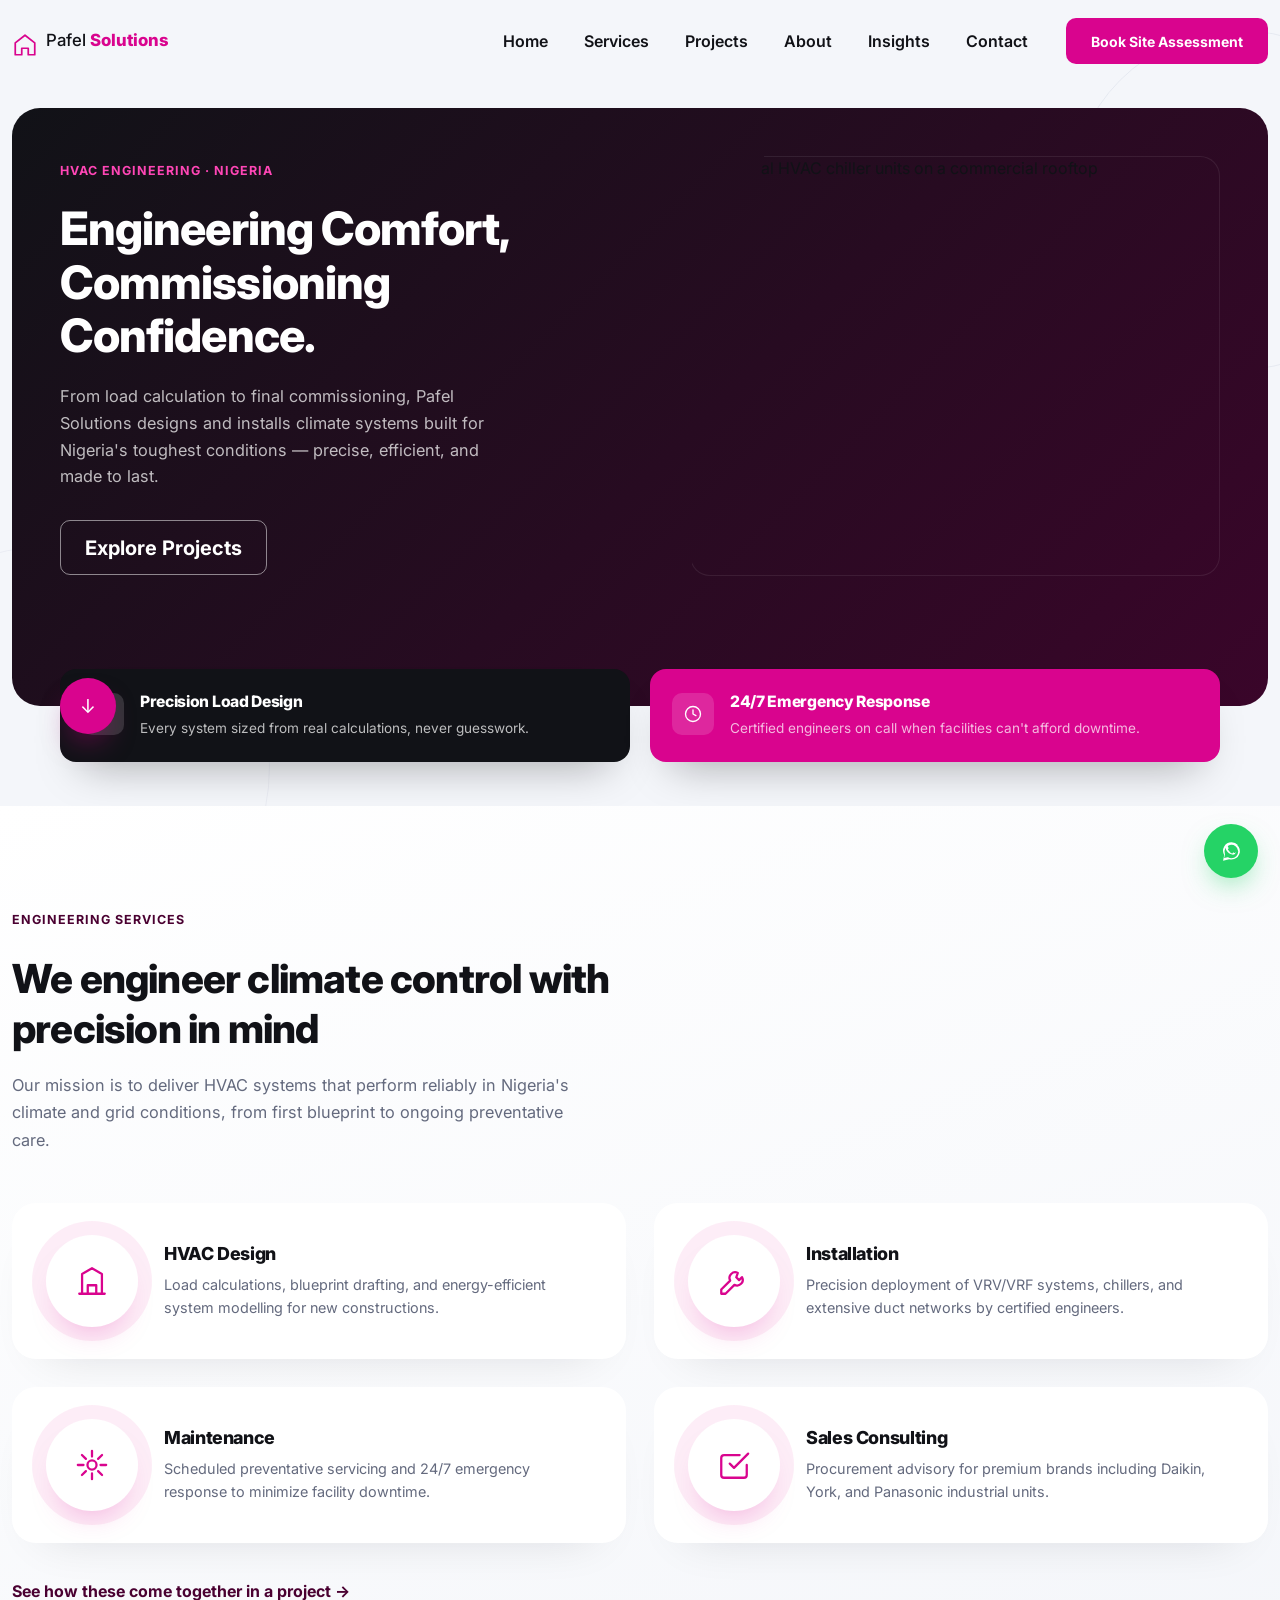
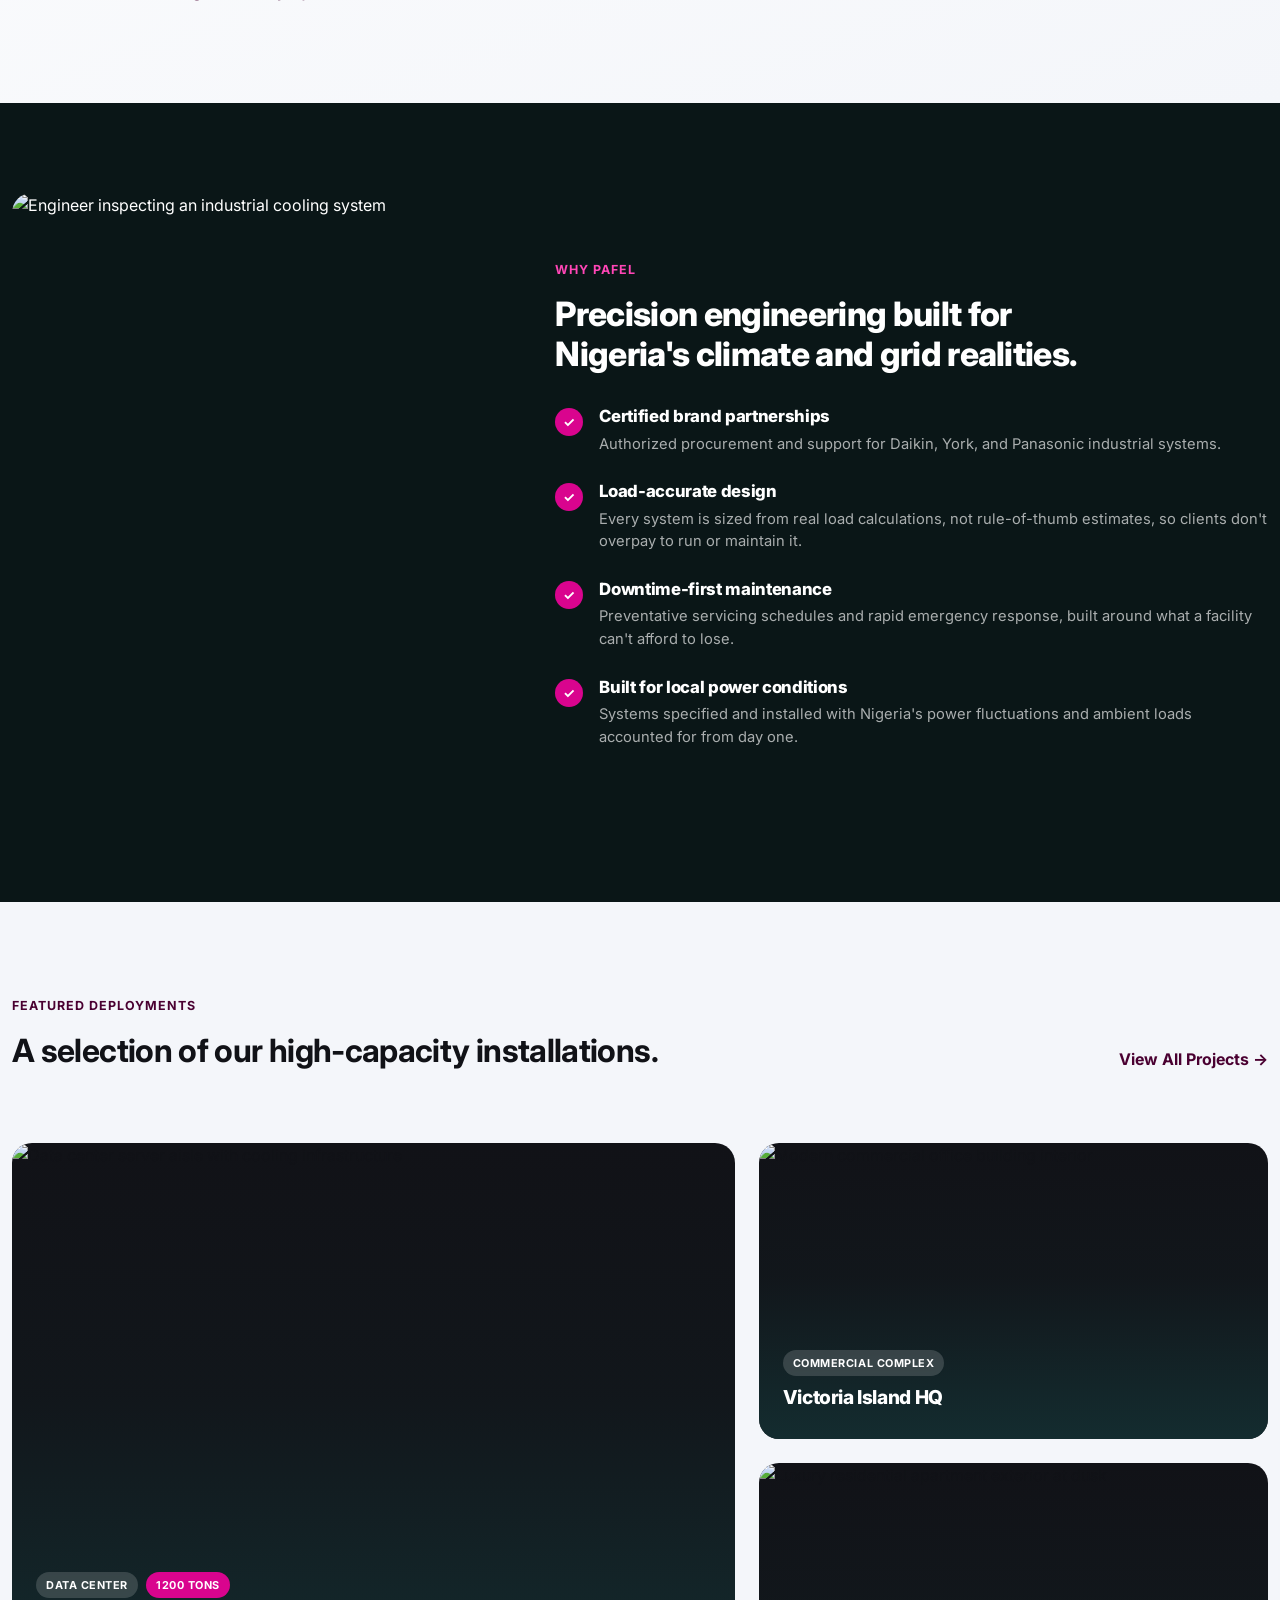
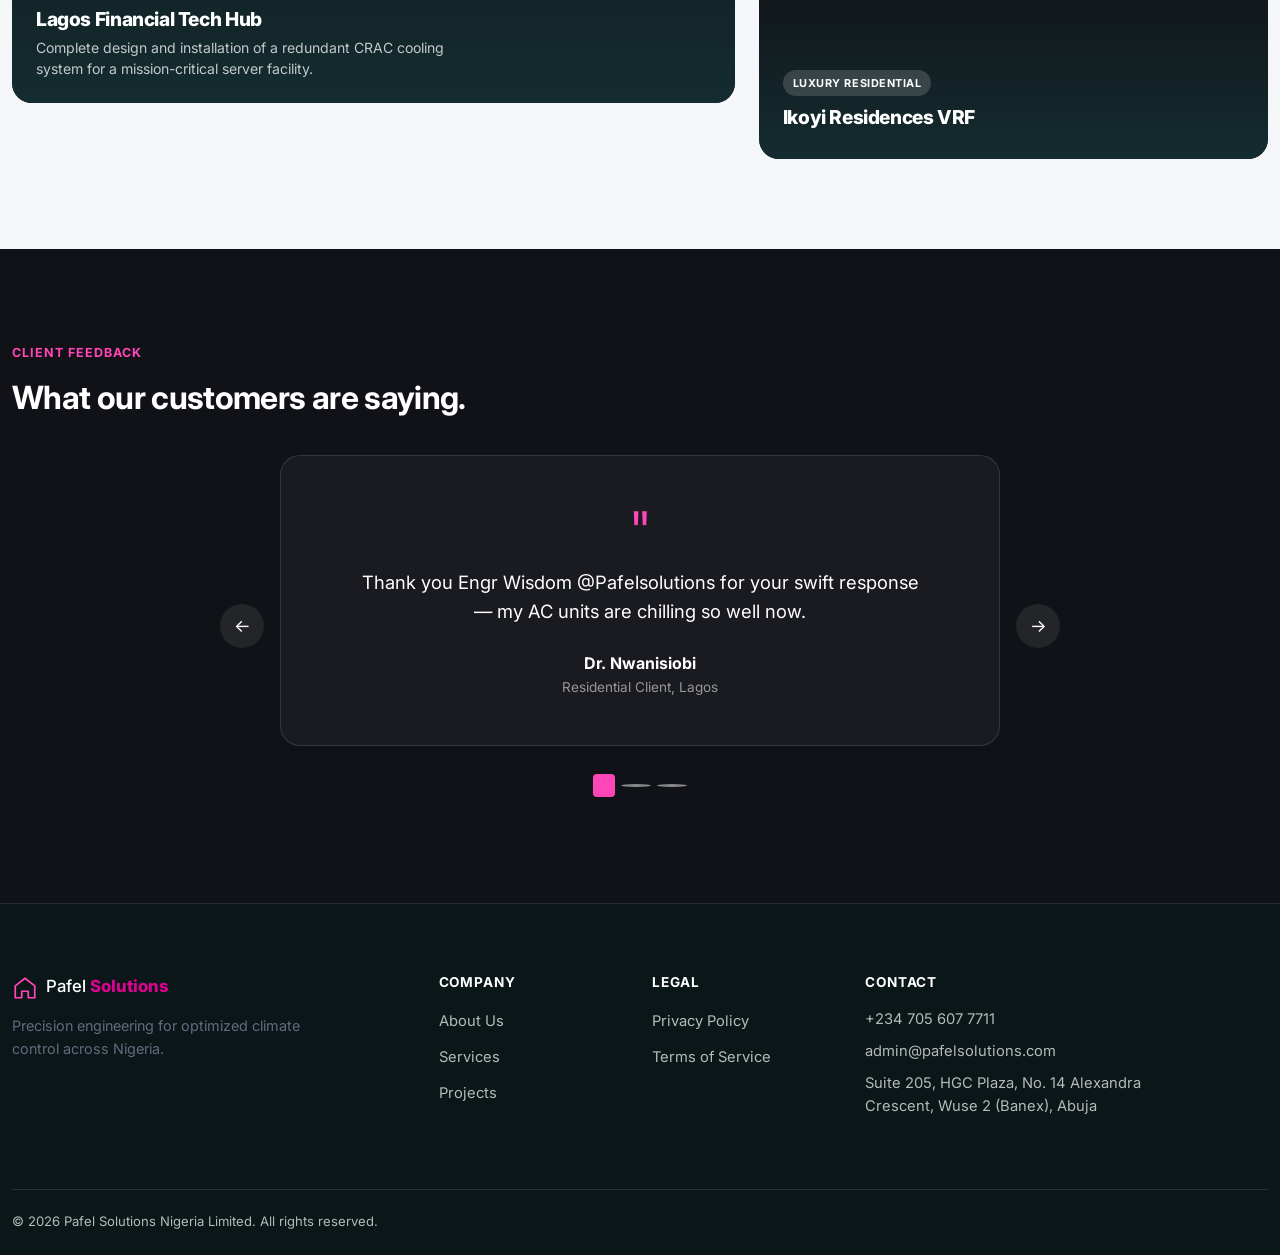
==== commit d5572e78: "full setup for pafel solutions" ====
--- a/projects/index.html
+++ b/projects/index.html
@@ -51,8 +51,9 @@
     </button>
     <div class="collapse navbar-collapse" id="navMenu">
       <ul class="navbar-nav ms-auto align-items-lg-center gap-lg-2">
+        <li class="nav-item"><a class="nav-link" href="index.html">Home</a></li>
         <li class="nav-item dropdown">
-          <a class="nav-link dropdown-toggle" href="#services" id="servicesDropdown" role="button" data-bs-toggle="dropdown" aria-expanded="false">Services</a>
+          <a class="nav-link dropdown-toggle" href="#services" id="servicesDropdown" role="button" data-bs-toggle="dropdown" data-bs-display="static" aria-expanded="false">Services</a>
           <ul class="dropdown-menu" aria-labelledby="servicesDropdown">
             <li><a class="dropdown-item" href="services/hvac-design.html">HVAC Design</a></li>
             <li><a class="dropdown-item" href="services/installation.html">Installation</a></li>
@@ -60,8 +61,8 @@
             <li><a class="dropdown-item" href="services/sales-consulting.html">Sales Consulting</a></li>
           </ul>
         </li>
-        <li class="nav-item"><a class="nav-link" href="#projects">Projects</a></li>
-        <li class="nav-item"><a class="nav-link" href="#about">About</a></li>
+        <li class="nav-item"><a class="nav-link" href="projects.html">Projects</a></li>
+        <li class="nav-item"><a class="nav-link" href="about.html">About</a></li>
         <li class="nav-item"><a class="nav-link" href="#insights">Insights</a></li>
         <li class="nav-item"><a class="nav-link" href="contact.html">Contact</a></li>
         <li class="nav-item ms-lg-3">
@@ -75,40 +76,50 @@
 <!-- Hero -->
 <header class="hero" id="top">
   <div class="container">
-    <div class="row align-items-center hero-grid">
-      <div class="col-lg-6 hero-copy" data-aos="fade-up">
-        <!-- <span class="eyebrow">HVAC Engineering · Nigeria</span> -->
-        <h1>World-Class HVAC Engineering &amp; Automated Climate Solutions</h1>
-        <p class="hero-sub">Serving commercial, industrial, and luxury residential sectors across Nigeria. Delivering precision engineering, uncompromising reliability, and optimized energy efficiency.</p>
-        <div class="hero-actions">
-          <button type="button" class="btn btn-magenta btn-lg" data-bs-toggle="modal" data-bs-target="#assessmentModal">Book Site Assessment</button>
-          <a href="#projects" class="btn btn-outline-ink btn-lg">Explore Projects</a>
-        </div>
-      </div>
-      <div class="col-lg-6 hero-media" data-aos="fade-left" data-aos-delay="150">
-        <div class="hero-media-frame">
+    <div class="hero-panel" data-aos="fade-up">
+      <div class="hero-panel-grid">
+        <div class="hero-panel-copy">
+          <span class="eyebrow eyebrow-inverse">HVAC Engineering · Nigeria</span>
+          <h1>Engineering Comfort, Commissioning Confidence.</h1>
+          <p class="hero-panel-sub">From load calculation to final commissioning, Pafel Solutions designs and installs climate systems built for Nigeria's toughest conditions — precise, efficient, and made to last.</p>
+          <div class="hero-actions">
+            <!-- <button type="button" class="btn btn-magenta-invert btn-lg" data-bs-toggle="modal" data-bs-target="#assessmentModal">Book Site Assessment</button> -->
+            <a href="#projects" class="btn btn-outline-invert btn-lg">Explore Projects</a>
+          </div>
+        </div>
+        <div class="hero-panel-media">
           <img src="https://images.unsplash.com/photo-1581092160607-ee22621dd758?q=80&w=1200&auto=format&fit=crop" alt="Industrial HVAC chiller units on a commercial rooftop">
-        </div>
-      </div>
-    </div>
-
-    <div class="stat-strip" data-aos="fade-up" data-aos-delay="250">
-      <div class="stat-item">
-        <span class="stat-num" data-count="150">0</span><span class="stat-suffix">+</span>
-        <span class="stat-label">Installations Delivered</span>
-      </div>
-      <div class="stat-item">
-        <span class="stat-num" data-count="8">0</span><span class="stat-suffix">+</span>
-        <span class="stat-label">Years of Engineering Practice</span>
-      </div>
-      <div class="stat-item">
-        <span class="stat-num" data-count="24">0</span><span class="stat-suffix">/7</span>
-        <span class="stat-label">Emergency Response</span>
-      </div>
-      <div class="stat-item">
-        <span class="stat-num" data-count="100">0</span><span class="stat-suffix">%</span>
-        <span class="stat-label">Certified Engineers</span>
-      </div>
+          <!-- <div class="hero-index" aria-hidden="true">
+            <span>01</span>
+            <span class="hero-index-line"></span>
+            <span>04</span>
+          </div> -->
+          <!-- <a href="#projects" class="hero-explore-tag">Explore Now →</a> -->
+        </div>
+      </div>
+
+      <div class="hero-float-cards">
+        <div class="hero-float-card hero-float-card-dark" data-aos="fade-up" data-aos-delay="120">
+          <span class="hero-float-icon">
+            <svg viewBox="0 0 24 24" fill="none"><path d="M4 20L20 4M9 15l1.5-1.5M13 11l1.5-1.5M17 7l1.5-1.5" stroke="currentColor" stroke-width="1.6" stroke-linecap="round"/></svg>
+          </span>
+          <div>
+            <h4>Precision Load Design</h4>
+            <p>Every system sized from real calculations, never guesswork.</p>
+          </div>
+        </div>
+        <div class="hero-float-card hero-float-card-accent" data-aos="fade-up" data-aos-delay="200">
+          <span class="hero-float-icon">
+            <svg viewBox="0 0 24 24" fill="none"><circle cx="12" cy="12" r="9" stroke="currentColor" stroke-width="1.6"/><path d="M12 7v5l3.5 2" stroke="currentColor" stroke-width="1.6" stroke-linecap="round" stroke-linejoin="round"/></svg>
+          </span>
+          <div>
+            <h4>24/7 Emergency Response</h4>
+            <p>Certified engineers on call when facilities can't afford downtime.</p>
+          </div>
+        </div>
+      </div>
+
+      <button type="button" class="hero-scroll-btn" onclick="document.getElementById('services').scrollIntoView({behavior:'smooth'})" aria-label="Scroll to services">↓</button>
     </div>
   </div>
 </header>
@@ -116,49 +127,52 @@
 <!-- Services -->
 <section class="services" id="services">
   <div class="container">
-    <div class="section-head" data-aos="fade-up">
+    <div class="services-head" data-aos="fade-up">
       <span class="eyebrow">Engineering Services</span>
-      <h2>Comprehensive lifecycle solutions, from initial blueprint to ongoing preventative maintenance.</h2>
-    </div>
-
-    <div class="row g-4 services-grid">
-      <div class="col-md-6 col-lg-3" data-aos="fade-up" data-aos-delay="0">
-        <div class="service-card">
-          <span class="service-icon">
-            <svg viewBox="0 0 24 24" fill="none"><path d="M3 21h18M5 21V7l7-4 7 4v14M9 21v-6h6v6" stroke="currentColor" stroke-width="1.6" stroke-linecap="round" stroke-linejoin="round"/></svg>
-          </span>
+      <h2>We engineer climate control with precision in mind</h2>
+      <p class="services-sub">Our mission is to deliver HVAC systems that perform reliably in Nigeria's climate and grid conditions, from first blueprint to ongoing preventative care.</p>
+    </div>
+
+    <div class="services-grid-v2">
+      <div class="service-card-v2" data-aos="fade-up" data-aos-delay="0">
+        <span class="service-icon-v2">
+          <svg viewBox="0 0 24 24" fill="none"><path d="M3 21h18M5 21V7l7-4 7 4v14M9 21v-6h6v6" stroke="currentColor" stroke-width="1.6" stroke-linecap="round" stroke-linejoin="round"/></svg>
+        </span>
+        <div class="service-card-v2-text">
           <h3>HVAC Design</h3>
           <p>Load calculations, blueprint drafting, and energy-efficient system modelling for new constructions.</p>
         </div>
       </div>
-      <div class="col-md-6 col-lg-3" data-aos="fade-up" data-aos-delay="80">
-        <div class="service-card">
-          <span class="service-icon">
-            <svg viewBox="0 0 24 24" fill="none"><path d="M14.7 6.3a4 4 0 0 0-5.4 5.4L3 18v3h3l6.3-6.3a4 4 0 0 0 5.4-5.4l-2.1 2.1-2-2z" stroke="currentColor" stroke-width="1.6" stroke-linecap="round" stroke-linejoin="round"/></svg>
-          </span>
+      <div class="service-card-v2" data-aos="fade-up" data-aos-delay="90">
+        <span class="service-icon-v2">
+          <svg viewBox="0 0 24 24" fill="none"><path d="M14.7 6.3a4 4 0 0 0-5.4 5.4L3 18v3h3l6.3-6.3a4 4 0 0 0 5.4-5.4l-2.1 2.1-2-2z" stroke="currentColor" stroke-width="1.6" stroke-linecap="round" stroke-linejoin="round"/></svg>
+        </span>
+        <div class="service-card-v2-text">
           <h3>Installation</h3>
           <p>Precision deployment of VRV/VRF systems, chillers, and extensive duct networks by certified engineers.</p>
         </div>
       </div>
-      <div class="col-md-6 col-lg-3" data-aos="fade-up" data-aos-delay="160">
-        <div class="service-card">
-          <span class="service-icon">
-            <svg viewBox="0 0 24 24" fill="none"><path d="M12 2v4M12 18v4M4.9 4.9l2.8 2.8M16.3 16.3l2.8 2.8M2 12h4M18 12h4M4.9 19.1l2.8-2.8M16.3 7.7l2.8-2.8" stroke="currentColor" stroke-width="1.6" stroke-linecap="round"/><circle cx="12" cy="12" r="3.2" stroke="currentColor" stroke-width="1.6"/></svg>
-          </span>
+      <div class="service-card-v2" data-aos="fade-up" data-aos-delay="180">
+        <span class="service-icon-v2">
+          <svg viewBox="0 0 24 24" fill="none"><path d="M12 2v4M12 18v4M4.9 4.9l2.8 2.8M16.3 16.3l2.8 2.8M2 12h4M18 12h4M4.9 19.1l2.8-2.8M16.3 7.7l2.8-2.8" stroke="currentColor" stroke-width="1.6" stroke-linecap="round"/><circle cx="12" cy="12" r="3.2" stroke="currentColor" stroke-width="1.6"/></svg>
+        </span>
+        <div class="service-card-v2-text">
           <h3>Maintenance</h3>
           <p>Scheduled preventative servicing and 24/7 emergency response to minimize facility downtime.</p>
         </div>
       </div>
-      <div class="col-md-6 col-lg-3" data-aos="fade-up" data-aos-delay="240">
-        <div class="service-card">
-          <span class="service-icon">
-            <svg viewBox="0 0 24 24" fill="none"><path d="M9 11l3 3L22 4M21 12v7a2 2 0 0 1-2 2H5a2 2 0 0 1-2-2V7a2 2 0 0 1 2-2h11" stroke="currentColor" stroke-width="1.6" stroke-linecap="round" stroke-linejoin="round"/></svg>
-          </span>
+      <div class="service-card-v2" data-aos="fade-up" data-aos-delay="270">
+        <span class="service-icon-v2">
+          <svg viewBox="0 0 24 24" fill="none"><path d="M9 11l3 3L22 4M21 12v7a2 2 0 0 1-2 2H5a2 2 0 0 1-2-2V7a2 2 0 0 1 2-2h11" stroke="currentColor" stroke-width="1.6" stroke-linecap="round" stroke-linejoin="round"/></svg>
+        </span>
+        <div class="service-card-v2-text">
           <h3>Sales Consulting</h3>
           <p>Procurement advisory for premium brands including Daikin, York, and Panasonic industrial units.</p>
         </div>
       </div>
     </div>
+
+    <a href="#projects" class="link-arrow services-link" data-aos="fade-up">See how these come together in a project →</a>
   </div>
 </section>
 
@@ -261,7 +275,7 @@
   <div class="container">
     <div class="section-head" style="margin-bottom:36px;">
       <span class="eyebrow eyebrow-light">Client Feedback</span>
-      <h2 class="text-white-heading">Trusted by facility owners and site engineers across Nigeria.</h2>
+      <h2 class="text-white-heading">What our customers are saying.</h2>
     </div>
 
     <div id="testimonialCarousel" class="carousel slide testimonial-carousel" data-bs-ride="carousel" data-bs-interval="6000">
--- a/projects/assets/css/style.css
+++ b/projects/assets/css/style.css
@@ -128,6 +128,13 @@
   padding: 10px 0;
   box-shadow: 0 1px 0 var(--gray-200);
 }
+@media (max-width: 991.98px){
+  #mainNav{
+    background: rgba(249,249,249,0.98);
+    backdrop-filter: blur(10px);
+    box-shadow: 0 1px 0 var(--gray-200);
+  }
+}
 .navbar-brand{ display:flex; align-items:center; gap:8px; }
 .brand-mark{ color: var(--magenta); width:26px; height:26px; }
 .brand-mark svg{ width:100%; height:100%; }
@@ -158,53 +165,231 @@
    Hero
    ============================ */
 .hero{
-  padding: 150px 0 60px;
-}
-.hero-copy{ padding-right: 20px; }
-.hero-sub{
-  font-size: 1.05rem;
+  position: relative;
+  padding: 108px 0 100px;
+  overflow: hidden;
+}
+.hero::before{
+  content:"";
+  position:absolute;
+  top: 30px; right: -130px;
+  width: 340px; height: 340px;
+  border: 1px solid var(--gray-200);
+  border-radius: 50%;
+  opacity: .6;
+  pointer-events:none;
+}
+.hero::after{
+  content:"";
+  position:absolute;
+  bottom: -180px; left: -170px;
+  width: 440px; height: 440px;
+  border: 1px solid var(--gray-200);
+  border-radius: 50%;
+  opacity: .45;
+  pointer-events:none;
+}
+.hero-actions{ display:flex; gap:14px; flex-wrap:wrap; }
+
+/* Hero panel (image-inspired composition) */
+.hero-panel{
+  position: relative;
+  z-index: 1;
+  background: linear-gradient(135deg, var(--ink) 0%, var(--magenta-deep) 140%);
+  border-radius: 28px;
+  padding: 48px 48px 130px;
+  isolation: isolate;
+}
+.hero-panel-grid{
+  position: relative;
+  display: grid;
+  grid-template-columns: 1.05fr 0.95fr;
+  gap: 44px;
+  align-items: center;
+  min-height: 420px;
+}
+.hero-panel-copy{ position: relative; z-index: 2; }
+.eyebrow-inverse{ color: var(--magenta-bright); }
+.hero-panel-copy h1{
+  color: var(--white);
+  font-size: clamp(2rem, 3.6vw, 2.9rem);
+  line-height: 1.16;
+  margin: 8px 0 20px;
+}
+.hero-panel-sub{
+  color: rgba(255,255,255,0.72);
+  font-size: 1.02rem;
   line-height: 1.65;
-  margin: 20px 0 32px;
-  max-width: 520px;
-}
-.hero h1{
-  font-size: clamp(2.1rem, 4.4vw, 3.2rem);
-  line-height: 1.12;
-}
-.hero-actions{ display:flex; gap:14px; flex-wrap:wrap; }
-
-.hero-media-frame{
-  border-radius: var(--radius-lg);
-  overflow:hidden;
-  aspect-ratio: 4/3;
-}
-.hero-media-frame img{
-  width:100%; height:100%; object-fit:cover;
-  transition: transform .8s var(--ease);
-}
-.hero-media-frame:hover img{ transform: scale(1.05); }
-
-.stat-strip{
-  margin-top: 70px;
-  padding-top: 36px;
-  border-top: 1px solid var(--gray-200);
-  display:grid;
-  grid-template-columns: repeat(2, 1fr);
-  gap: 28px;
-}
-.stat-item{ display:flex; flex-direction:column; }
-.stat-num, .stat-suffix{
-  font-family: var(--font-display);
-  font-weight:800;
-  font-size: 2rem;
+  max-width: 460px;
+  margin-bottom: 30px;
+}
+.btn-magenta-invert{
+  background: var(--white);
+  color: var(--magenta-deep);
+}
+.btn-magenta-invert:hover{
+  background: var(--magenta);
+  color: var(--white);
+  transform: translateY(-2px);
+  box-shadow: 0 14px 26px -12px rgba(0,0,0,0.5);
+}
+.btn-outline-invert{
+  background: transparent;
+  border-color: rgba(255,255,255,0.5);
+  color: var(--white);
+}
+.btn-outline-invert:hover{
+  background: var(--white);
+  border-color: var(--white);
+  color: var(--magenta-deep);
+  transform: translateY(-2px);
+}
+
+.hero-panel-media{
+  position: relative;
+  height: 100%;
+  min-height: 380px;
+  border-radius: 20px;
+  overflow: hidden;
+  clip-path: polygon(14% 0, 100% 0, 100% 100%, 0% 100%);
+  box-shadow: inset 0 0 0 1px rgba(255,255,255,0.08);
+}
+.hero-panel-media img{
+  width: 100%; height: 100%;
+  object-fit: cover;
+  transition: transform 1.1s var(--ease);
+}
+.hero-panel:hover .hero-panel-media img{ transform: scale(1.07); }
+
+.hero-explore-tag{
+  position: absolute;
+  right: 20px;
+  bottom: 20px;
+  background: var(--white);
   color: var(--ink);
-  display:inline-block;
-}
-.stat-suffix{ color: var(--magenta); }
-.stat-label{
+  font-weight: 700;
   font-size: 0.85rem;
-  color: var(--gray-500);
-  margin-top: 4px;
+  padding: 12px 20px;
+  border-radius: 999px;
+  z-index: 3;
+  transition: transform .25s var(--ease), background .25s var(--ease), color .25s var(--ease), box-shadow .25s var(--ease);
+}
+.hero-explore-tag:hover{
+  background: var(--magenta);
+  color: var(--white);
+  transform: translateY(-3px);
+  box-shadow: 0 14px 24px -10px rgba(0,0,0,0.4);
+}
+
+.hero-index{
+  position: absolute;
+  top: 20px;
+  right: 20px;
+  background: rgba(10,10,12,0.55);
+  backdrop-filter: blur(6px);
+  color: var(--white);
+  border-radius: 14px;
+  padding: 12px 10px;
+  display: flex;
+  flex-direction: column;
+  align-items: center;
+  gap: 8px;
+  font-size: 0.7rem;
+  font-weight: 700;
+  letter-spacing: 0.03em;
+  z-index: 3;
+}
+.hero-index-line{
+  width: 1px;
+  height: 34px;
+  background: var(--magenta-bright);
+}
+
+.hero-float-cards{
+  position: absolute;
+  left: 48px;
+  right: 48px;
+  bottom: -56px;
+  display: grid;
+  grid-template-columns: 1fr 1fr;
+  gap: 20px;
+  z-index: 4;
+}
+.hero-float-card{
+  display: flex;
+  gap: 16px;
+  align-items: flex-start;
+  padding: 24px 22px;
+  border-radius: 16px;
+  box-shadow: 0 24px 44px -22px rgba(10,10,12,0.35);
+  transition: transform .3s var(--ease), box-shadow .3s var(--ease);
+}
+.hero-float-card:hover{
+  transform: translateY(-6px);
+  box-shadow: 0 30px 54px -20px rgba(10,10,12,0.45);
+}
+.hero-float-card-dark{ background: var(--ink); }
+.hero-float-card-accent{ background: var(--magenta); }
+.hero-float-icon{
+  flex-shrink: 0;
+  width: 42px; height: 42px;
+  border-radius: 10px;
+  background: rgba(255,255,255,0.14);
+  color: var(--white);
+  display: flex; align-items: center; justify-content: center;
+  transition: transform .3s var(--ease);
+}
+.hero-float-icon svg{ width: 20px; height: 20px; }
+.hero-float-card:hover .hero-float-icon{ transform: rotate(-8deg) scale(1.08); }
+.hero-float-card h4{ color: var(--white); font-size: 0.98rem; margin-bottom: 6px; }
+.hero-float-card p{ color: rgba(255,255,255,0.72); font-size: 0.85rem; line-height: 1.5; margin: 0; }
+
+.hero-scroll-btn{
+  position: absolute;
+  left: 48px;
+  bottom: -28px;
+  width: 56px; height: 56px;
+  border-radius: 50%;
+  background: var(--magenta);
+  color: var(--white);
+  border: none;
+  font-size: 1.2rem;
+  display: flex; align-items: center; justify-content: center;
+  z-index: 5;
+  box-shadow: 0 16px 30px -12px rgba(217,4,142,0.55);
+  animation: hero-bounce 2.4s ease-in-out infinite;
+  transition: background .25s var(--ease), transform .25s var(--ease);
+  cursor: pointer;
+}
+.hero-scroll-btn:hover{
+  background: var(--magenta-deep);
+  animation-play-state: paused;
+  transform: translateY(4px) scale(1.06);
+}
+@keyframes hero-bounce{
+  0%, 100%{ transform: translateY(0); }
+  50%{ transform: translateY(8px); }
+}
+
+@media (max-width: 991.98px){
+  .hero-panel{ padding: 36px 28px 44px; }
+  .hero-panel-grid{ grid-template-columns: 1fr; min-height: auto; }
+  .hero-panel-media{ min-height: 260px; clip-path: none; margin-top: 6px; }
+  .hero-float-cards{
+    position: static;
+    left: auto; right: auto; bottom: auto;
+    grid-template-columns: 1fr;
+    margin-top: 32px;
+  }
+  .hero-scroll-btn{
+    position: static;
+    margin-top: 24px;
+    animation: none;
+  }
+  .hero::before, .hero::after{ display:none; }
+}
+@media (max-width: 575.98px){
+  .hero-panel{ border-radius: 20px; }
 }
 
 /* ============================
@@ -254,6 +439,77 @@
 .service-card h3{ font-size: 1.1rem; margin-bottom:10px; }
 .service-card p{ font-size: 0.92rem; line-height:1.55; }
 
+/* ---- Services v2 (icon-left card grid) ---- */
+.services{
+  padding: 100px 0;
+  background: linear-gradient(160deg, var(--white) 0%, var(--off-white) 100%);
+}
+.services-head{ max-width: 640px; margin-bottom: 48px; }
+.services-head h2{
+  font-size: clamp(1.8rem, 3.6vw, 2.5rem);
+  line-height: 1.25;
+  margin: 10px 0 18px;
+}
+.services-sub{
+  font-size: 1.02rem;
+  line-height: 1.7;
+  color: var(--gray-500);
+  max-width: 560px;
+}
+
+.services-grid-v2{
+  display: grid;
+  grid-template-columns: repeat(2, 1fr);
+  gap: 28px;
+  margin-bottom: 36px;
+}
+.service-card-v2{
+  position: relative;
+  display: flex;
+  align-items: center;
+  gap: 26px;
+  background: var(--white);
+  border-radius: 24px;
+  padding: 32px 34px;
+  box-shadow: 0 24px 50px -34px rgba(17,18,23,0.16);
+  transition: transform .35s var(--ease), box-shadow .35s var(--ease);
+}
+.service-card-v2:hover{
+  transform: translateY(-8px);
+  box-shadow: 0 34px 64px -26px rgba(217,4,142,0.24);
+}
+
+.service-icon-v2{
+  position: relative;
+  flex-shrink: 0;
+  width: 92px; height: 92px;
+  border-radius: 50%;
+  background: var(--white);
+  color: var(--magenta);
+  display: flex; align-items: center; justify-content: center;
+  box-shadow: 0 0 0 14px rgba(217,4,142,0.07), 0 18px 32px -18px rgba(217,4,142,0.35);
+  transition: transform .35s var(--ease), box-shadow .35s var(--ease);
+}
+.service-icon-v2 svg{ width: 34px; height: 34px; }
+.service-card-v2:hover .service-icon-v2{
+  transform: scale(1.06);
+  box-shadow: 0 0 0 16px rgba(217,4,142,0.12), 0 20px 36px -16px rgba(217,4,142,0.45);
+}
+.service-card-v2-text h3{ font-size: 1.12rem; margin-bottom: 8px; }
+.service-card-v2-text p{ font-size: 0.9rem; line-height: 1.6; margin: 0; }
+
+.services-link{ display: inline-flex; }
+
+@media (max-width: 767.98px){
+  .services-grid-v2{ grid-template-columns: 1fr; }
+  .service-card-v2{ padding: 26px; gap: 20px; }
+  .service-icon-v2{ width: 72px; height: 72px; }
+  .service-icon-v2 svg{ width: 28px; height: 28px; }
+}
+@media (max-width: 479.98px){
+  .service-card-v2{ flex-direction: column; align-items: flex-start; text-align: left; }
+}
+
 /* ============================
    Benefits
    ============================ */
@@ -371,6 +627,7 @@
   box-shadow: 0 20px 40px -24px rgba(20,47,50,0.3);
   padding: 8px;
   margin-top: 10px;
+  min-width: 210px;
   font-family: var(--font-body);
 }
 .dropdown-item{
@@ -386,6 +643,38 @@
   color: var(--magenta);
 }
 .dropdown-toggle::after{ vertical-align: 2px; }
+
+/* Open on hover/focus (desktop only) — click still works via Bootstrap */
+@media (min-width: 992px){
+  .nav-item.dropdown{ position: relative; }
+  /* invisible bridge so the pointer never "leaves" the item while crossing the gap */
+  .nav-item.dropdown::before{
+    content: "";
+    position: absolute;
+    left: 0; right: 0; top: 100%;
+    height: 14px;
+  }
+  .nav-item.dropdown .dropdown-menu{
+    position: absolute;
+    top: 100%;
+    left: 0;
+    right: auto;
+    display: block;
+    opacity: 0;
+    visibility: hidden;
+    pointer-events: none;
+    transform: translateY(-6px);
+    transition: opacity .2s var(--ease), transform .2s var(--ease), visibility .2s;
+  }
+  .nav-item.dropdown .dropdown-menu.show,
+  .nav-item.dropdown:hover .dropdown-menu,
+  .nav-item.dropdown:focus-within .dropdown-menu{
+    opacity: 1;
+    visibility: visible;
+    pointer-events: auto;
+    transform: translateY(0);
+  }
+}
 
 /* ============================
    Testimonials
@@ -735,16 +1024,374 @@
 }
 
 /* ============================
+   About page
+   ============================ */
+
+/* -- Intro: framed photo + copy -- */
+.about-company{ padding: 100px 0; background: var(--white); }
+.about-media-wrap{
+  position: relative;
+  padding: 24px 0 0 24px;
+}
+.about-media-wrap::before{
+  content: "";
+  position: absolute;
+  top: 0; left: 0;
+  width: 80%;
+  height: 65%;
+  background: var(--magenta);
+  border-radius: 18px;
+}
+.about-media-frame{
+  position: relative;
+  z-index: 1;
+  border-radius: 18px;
+  overflow: hidden;
+  aspect-ratio: 4 / 3.2;
+  box-shadow: 0 34px 64px -30px rgba(17,18,23,0.35);
+}
+.about-media-frame img{
+  width: 100%; height: 100%; object-fit: cover;
+  transition: transform .8s var(--ease);
+}
+.about-media-wrap:hover .about-media-frame img{ transform: scale(1.06); }
+.frame-corner{ position: absolute; width: 28px; height: 28px; z-index: 2; pointer-events: none; }
+.frame-corner.tl{ top: 14px; left: 14px; border-top: 2px solid var(--white); border-left: 2px solid var(--white); }
+.frame-corner.br{ bottom: 14px; right: 14px; border-bottom: 2px solid var(--white); border-right: 2px solid var(--white); }
+
+.about-copy h2{
+  font-size: clamp(1.5rem, 2.6vw, 2rem);
+  margin: 6px 0 18px;
+}
+.about-lead{
+  font-size: 1.02rem;
+  line-height: 1.65;
+  color: var(--ink);
+  padding-left: 16px;
+  border-left: 3px solid var(--magenta);
+  margin-bottom: 20px;
+}
+.about-lead strong{ color: var(--magenta-deep); }
+.about-copy p{ font-size: 0.96rem; line-height: 1.7; margin-bottom: 16px; }
+
+/* -- Motto / PRIDE band -- */
+.motto-band{
+  background: linear-gradient(135deg, var(--magenta-deep) 0%, var(--magenta) 130%);
+  padding: 70px 0;
+}
+.motto-head{ text-align: center; max-width: 600px; margin: 0 auto 44px; }
+.motto-head h2{ color: var(--white); font-size: clamp(1.5rem, 3vw, 2rem); }
+.motto-grid{
+  display: flex;
+  flex-wrap: wrap;
+  justify-content: center;
+  gap: 28px;
+}
+.motto-item{
+  display: flex;
+  flex-direction: column;
+  align-items: center;
+  gap: 14px;
+  width: 150px;
+  text-align: center;
+  transition: transform .3s var(--ease);
+}
+.motto-item:hover{ transform: translateY(-6px); }
+.motto-letter{
+  width: 60px; height: 60px;
+  border-radius: 50%;
+  background: rgba(255,255,255,0.14);
+  border: 1px solid rgba(255,255,255,0.35);
+  color: var(--white);
+  font-family: var(--font-display);
+  font-weight: 800;
+  font-size: 1.5rem;
+  display: flex; align-items: center; justify-content: center;
+  transition: background .3s var(--ease), transform .3s var(--ease);
+}
+.motto-item:hover .motto-letter{
+  background: var(--white);
+  color: var(--magenta-deep);
+  transform: scale(1.08);
+}
+.motto-item span.motto-word{
+  color: rgba(255,255,255,0.85);
+  font-size: 0.82rem;
+  font-weight: 600;
+}
+
+/* -- Our Story -- */
+.about-story{ padding: 100px 0; background: var(--off-white); }
+.story-media{
+  border-radius: 20px;
+  overflow: hidden;
+  aspect-ratio: 4 / 3.2;
+  box-shadow: 0 34px 64px -30px rgba(17,18,23,0.3);
+}
+.story-media img{
+  width: 100%; height: 100%; object-fit: cover;
+  transition: transform .8s var(--ease);
+}
+.story-media:hover img{ transform: scale(1.06); }
+.about-story h2{
+  font-size: clamp(1.4rem, 2.6vw, 1.9rem);
+  margin: 6px 0 16px;
+}
+.story-text{ font-size: 0.96rem; line-height: 1.7; color: var(--gray-500); margin-bottom: 16px; }
+.story-signoff{
+  margin-top: 22px;
+  padding-top: 18px;
+  border-top: 1px solid var(--gray-200);
+  display: flex;
+  flex-direction: column;
+  gap: 2px;
+}
+.signoff-name{ font-weight: 800; color: var(--ink); font-family: var(--font-display); }
+.signoff-role{ font-size: 0.85rem; color: var(--gray-500); }
+
+/* -- Mission / Vision (simple icon + copy, alternating) -- */
+.mv-section{ padding: 100px 0 60px; background: var(--white); }
+.mv-row{ margin-bottom: 60px; }
+.mv-row:last-child{ margin-bottom: 0; }
+.mv-copy h2{
+  font-size: clamp(1.4rem, 2.6vw, 1.9rem);
+  margin: 6px 0 16px;
+}
+.mv-copy p{ font-size: 0.98rem; line-height: 1.7; color: var(--gray-500); max-width: 480px; }
+.mv-icon-wrap{ display: flex; align-items: center; justify-content: center; }
+.mv-icon-badge{
+  width: 120px; height: 120px;
+  border-radius: 50%;
+  background: linear-gradient(135deg, var(--magenta) 0%, var(--magenta-deep) 140%);
+  color: var(--white);
+  display: flex; align-items: center; justify-content: center;
+  box-shadow: 0 0 0 12px rgba(217,4,142,0.08), 0 26px 50px -20px rgba(217,4,142,0.45);
+  transition: transform .35s var(--ease), box-shadow .35s var(--ease);
+}
+.mv-icon-badge svg{ width: 52px; height: 52px; }
+.mv-row:hover .mv-icon-badge{
+  transform: scale(1.06) rotate(-4deg);
+  box-shadow: 0 0 0 16px rgba(217,4,142,0.13), 0 30px 56px -18px rgba(217,4,142,0.55);
+}
+
+/* -- Core values -- */
+.core-values{ padding: 80px 0 100px; background: var(--off-white); }
+.value-grid{ display: grid; grid-template-columns: repeat(4, 1fr); gap: 24px; }
+.value-card{
+  background: var(--white);
+  border-radius: 18px;
+  padding: 30px 26px;
+  text-align: center;
+  box-shadow: 0 24px 48px -34px rgba(17,18,23,0.16);
+  transition: transform .3s var(--ease), box-shadow .3s var(--ease);
+}
+.value-card:hover{
+  transform: translateY(-6px);
+  box-shadow: 0 30px 56px -28px rgba(217,4,142,0.24);
+}
+.value-icon{
+  width: 56px; height: 56px;
+  border-radius: 50%;
+  background: var(--magenta);
+  color: var(--white);
+  display: flex; align-items: center; justify-content: center;
+  margin: 0 auto 18px;
+  transition: transform .3s var(--ease);
+}
+.value-icon svg{ width: 24px; height: 24px; }
+.value-card:hover .value-icon{ transform: scale(1.08) rotate(-6deg); }
+.value-card h4{ font-size: 1rem; margin-bottom: 8px; }
+.value-card p{ font-size: 0.88rem; line-height: 1.55; color: var(--gray-500); margin: 0; }
+
+/* -- Stats band (reuses .stat-strip hook for main.js counters) -- */
+.about-stats-band{ background: var(--ink); padding: 64px 0; }
+.about-stats-band .stat-strip{
+  display: grid;
+  grid-template-columns: repeat(2, 1fr);
+  gap: 32px;
+}
+@media (min-width: 768px){
+  .about-stats-band .stat-strip{ grid-template-columns: repeat(4, 1fr); }
+}
+.about-stats-band .stat-item{ display: flex; flex-direction: column; text-align: center; }
+.about-stats-band .stat-num, .about-stats-band .stat-suffix{
+  font-family: var(--font-display);
+  font-weight: 800;
+  font-size: 2.1rem;
+  color: var(--white);
+}
+.about-stats-band .stat-suffix{ color: var(--magenta-bright); }
+.about-stats-band .stat-label{
+  font-size: 0.82rem;
+  color: rgba(255,255,255,0.6);
+  margin-top: 6px;
+}
+
+/* -- Certifications & Partnerships -- */
+.certifications{ padding: 90px 0; background: var(--white); }
+.cert-badge{
+  background: var(--off-white);
+  border: 1px solid var(--gray-200);
+  border-radius: 16px;
+  padding: 28px 22px;
+  text-align: center;
+  height: 100%;
+  transition: transform .3s var(--ease), box-shadow .3s var(--ease), border-color .3s var(--ease);
+}
+.cert-badge:hover{
+  transform: translateY(-6px);
+  border-color: var(--magenta);
+  box-shadow: 0 24px 44px -30px rgba(217,4,142,0.25);
+}
+.cert-icon{
+  width: 42px; height: 42px;
+  border-radius: 50%;
+  background: var(--magenta);
+  color: var(--white);
+  display: flex; align-items: center; justify-content: center;
+  margin: 0 auto 16px;
+  font-weight: 700;
+}
+.cert-badge h4{ font-size: 0.98rem; margin-bottom: 8px; }
+.cert-badge p{ font-size: 0.85rem; line-height: 1.55; color: var(--gray-500); margin: 0; }
+
+/* -- Partners ticker (continuous slide) -- */
+.partners-strip{ padding: 70px 0 90px; background: var(--off-white); }
+.partners-strip .section-head{ text-align: center; max-width: 560px; margin: 0 auto 36px; }
+.partners-ticker{
+  position: relative;
+  overflow: hidden;
+  padding: 20px 0;
+  background: var(--white);
+  border: 1px solid var(--gray-200);
+  border-radius: 16px;
+}
+.partners-ticker::before, .partners-ticker::after{
+  content: "";
+  position: absolute;
+  top: 0; bottom: 0;
+  width: 70px;
+  z-index: 2;
+  pointer-events: none;
+}
+.partners-ticker::before{ left: 0; background: linear-gradient(90deg, var(--white), transparent); }
+.partners-ticker::after{ right: 0; background: linear-gradient(270deg, var(--white), transparent); }
+.ticker-track{
+  display: flex;
+  align-items: center;
+  gap: 56px;
+  white-space: nowrap;
+  width: max-content;
+  animation: ticker-scroll 20s linear infinite;
+}
+.partners-ticker:hover .ticker-track{ animation-play-state: paused; }
+@keyframes ticker-scroll{
+  from{ transform: translateX(0); }
+  to{ transform: translateX(-50%); }
+}
+.partner-badge{
+  flex-shrink: 0;
+  padding: 14px 26px;
+  font-family: var(--font-display);
+  font-weight: 800;
+  font-size: 1rem;
+  letter-spacing: 0.03em;
+  color: var(--gray-500);
+  transition: color .25s var(--ease);
+}
+.partners-ticker:hover .partner-badge{ color: var(--gray-500); }
+.partner-badge:hover{ color: var(--magenta) !important; }
+
+/* -- Process ("How We Work") -- */
+.process{ padding: 90px 0; background: var(--off-white); }
+.process-step{
+  background: var(--white);
+  border-radius: 18px;
+  padding: 30px 26px;
+  height: 100%;
+  box-shadow: 0 24px 48px -34px rgba(17,18,23,0.16);
+  transition: transform .3s var(--ease), box-shadow .3s var(--ease);
+}
+.process-step:hover{ transform: translateY(-6px); box-shadow: 0 30px 56px -28px rgba(217,4,142,0.22); }
+.process-num{
+  display: flex; align-items: center; justify-content: center;
+  width: 44px; height: 44px;
+  border-radius: 12px;
+  background: var(--magenta);
+  color: var(--white);
+  font-weight: 800;
+  font-family: var(--font-display);
+  margin-bottom: 18px;
+  transition: transform .3s var(--ease);
+}
+.process-step:hover .process-num{ transform: rotate(-6deg) scale(1.06); }
+.process-step h3{ font-size: 1.05rem; margin-bottom: 10px; }
+.process-step p{ font-size: 0.88rem; line-height: 1.55; color: var(--gray-500); margin: 0; }
+
+/* -- Team -- */
+.team{ padding: 90px 0; background: var(--white); }
+.team-card{ text-align: center; }
+.team-photo{
+  border-radius: 16px;
+  overflow: hidden;
+  aspect-ratio: 1 / 1;
+  margin-bottom: 16px;
+  box-shadow: 0 24px 44px -30px rgba(17,18,23,0.25);
+}
+.team-photo img{ width: 100%; height: 100%; object-fit: cover; transition: transform .5s var(--ease); }
+.team-card:hover .team-photo img{ transform: scale(1.07); }
+.team-card h4{ font-size: 1rem; margin-bottom: 4px; }
+.team-role{ display: block; font-size: 0.85rem; color: var(--magenta-deep); font-weight: 600; margin-bottom: 4px; }
+.team-cred{ display: block; font-size: 0.78rem; color: var(--gray-500); }
+
+/* -- Safety & Standards -- */
+.safety{ padding: 90px 0; background: var(--ink); }
+.safety h2{ color: var(--white); font-size: clamp(1.4rem, 2.6vw, 1.9rem); margin: 6px 0 14px; }
+.safety-sub{ color: rgba(255,255,255,0.7); font-size: 0.96rem; line-height: 1.7; }
+.safety-item{
+  background: rgba(255,255,255,0.05);
+  border: 1px solid rgba(255,255,255,0.1);
+  border-radius: 16px;
+  padding: 26px 22px;
+  height: 100%;
+  transition: transform .3s var(--ease), background .3s var(--ease);
+}
+.safety-item:hover{ transform: translateY(-6px); background: rgba(255,255,255,0.09); }
+.safety-icon{
+  width: 42px; height: 42px;
+  border-radius: 10px;
+  background: rgba(217,4,142,0.22);
+  color: var(--magenta-bright);
+  display: flex; align-items: center; justify-content: center;
+  margin-bottom: 16px;
+  transition: transform .3s var(--ease);
+}
+.safety-item:hover .safety-icon{ transform: rotate(-6deg) scale(1.06); }
+.safety-item h4{ color: var(--white); font-size: 1rem; margin-bottom: 8px; }
+.safety-item p{ color: rgba(255,255,255,0.65); font-size: 0.86rem; line-height: 1.55; margin: 0; }
+
+/* -- Closing CTA -- */
+.cta-band-ink{
+  padding: 90px 0;
+  background: linear-gradient(135deg, var(--ink) 0%, var(--magenta-deep) 140%);
+}
+.cta-band-ink h2{ color: var(--white); font-size: clamp(1.5rem, 3vw, 2.1rem); max-width: 640px; margin: 10px auto 16px; }
+.cta-band-ink p{ color: rgba(255,255,255,0.75); font-size: 1rem; max-width: 580px; margin: 0 auto 26px; }
+.cta-band-ink .cta-actions{ display: flex; gap: 14px; justify-content: center; flex-wrap: wrap; }
+.cta-band-ink .btn-outline-invert{ background: transparent; }
+
+@media (max-width: 991.98px){
+  .value-grid{ grid-template-columns: repeat(2, 1fr); }
+}
+@media (max-width: 575.98px){
+  .value-grid{ grid-template-columns: 1fr; }
+  .motto-grid{ gap: 20px; }
+  .motto-item{ width: 120px; }
+}
+
+/* ============================
    Responsive
    ============================ */
-@media (min-width: 576px){
-  .stat-strip{ grid-template-columns: repeat(4,1fr); }
-}
-@media (min-width: 992px){
-  .hero{ padding: 170px 0 70px; }
-  .stat-strip{ margin-top: 90px; }
-}
 @media (max-width: 991.98px){
-  .hero-media{ margin-top: 40px; }
   .footer-grid > div{ margin-bottom: 6px; }
 }
